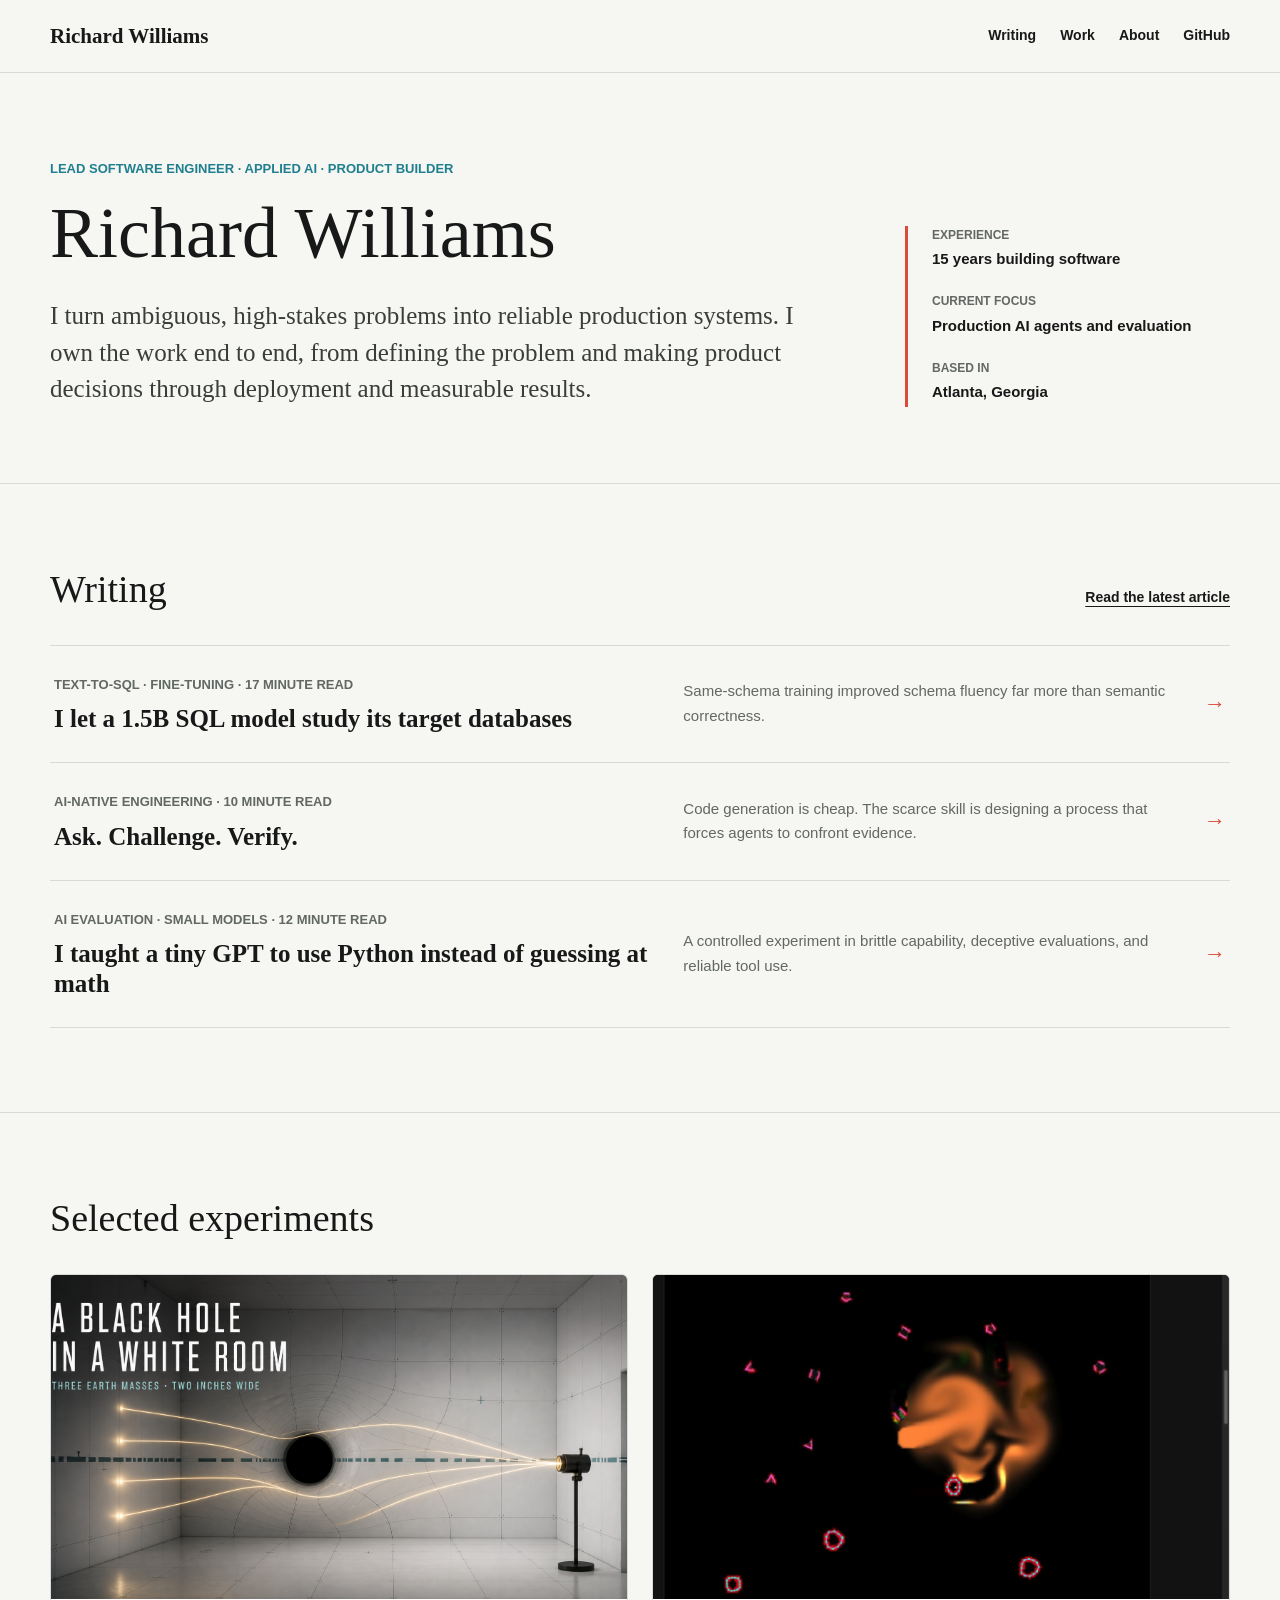
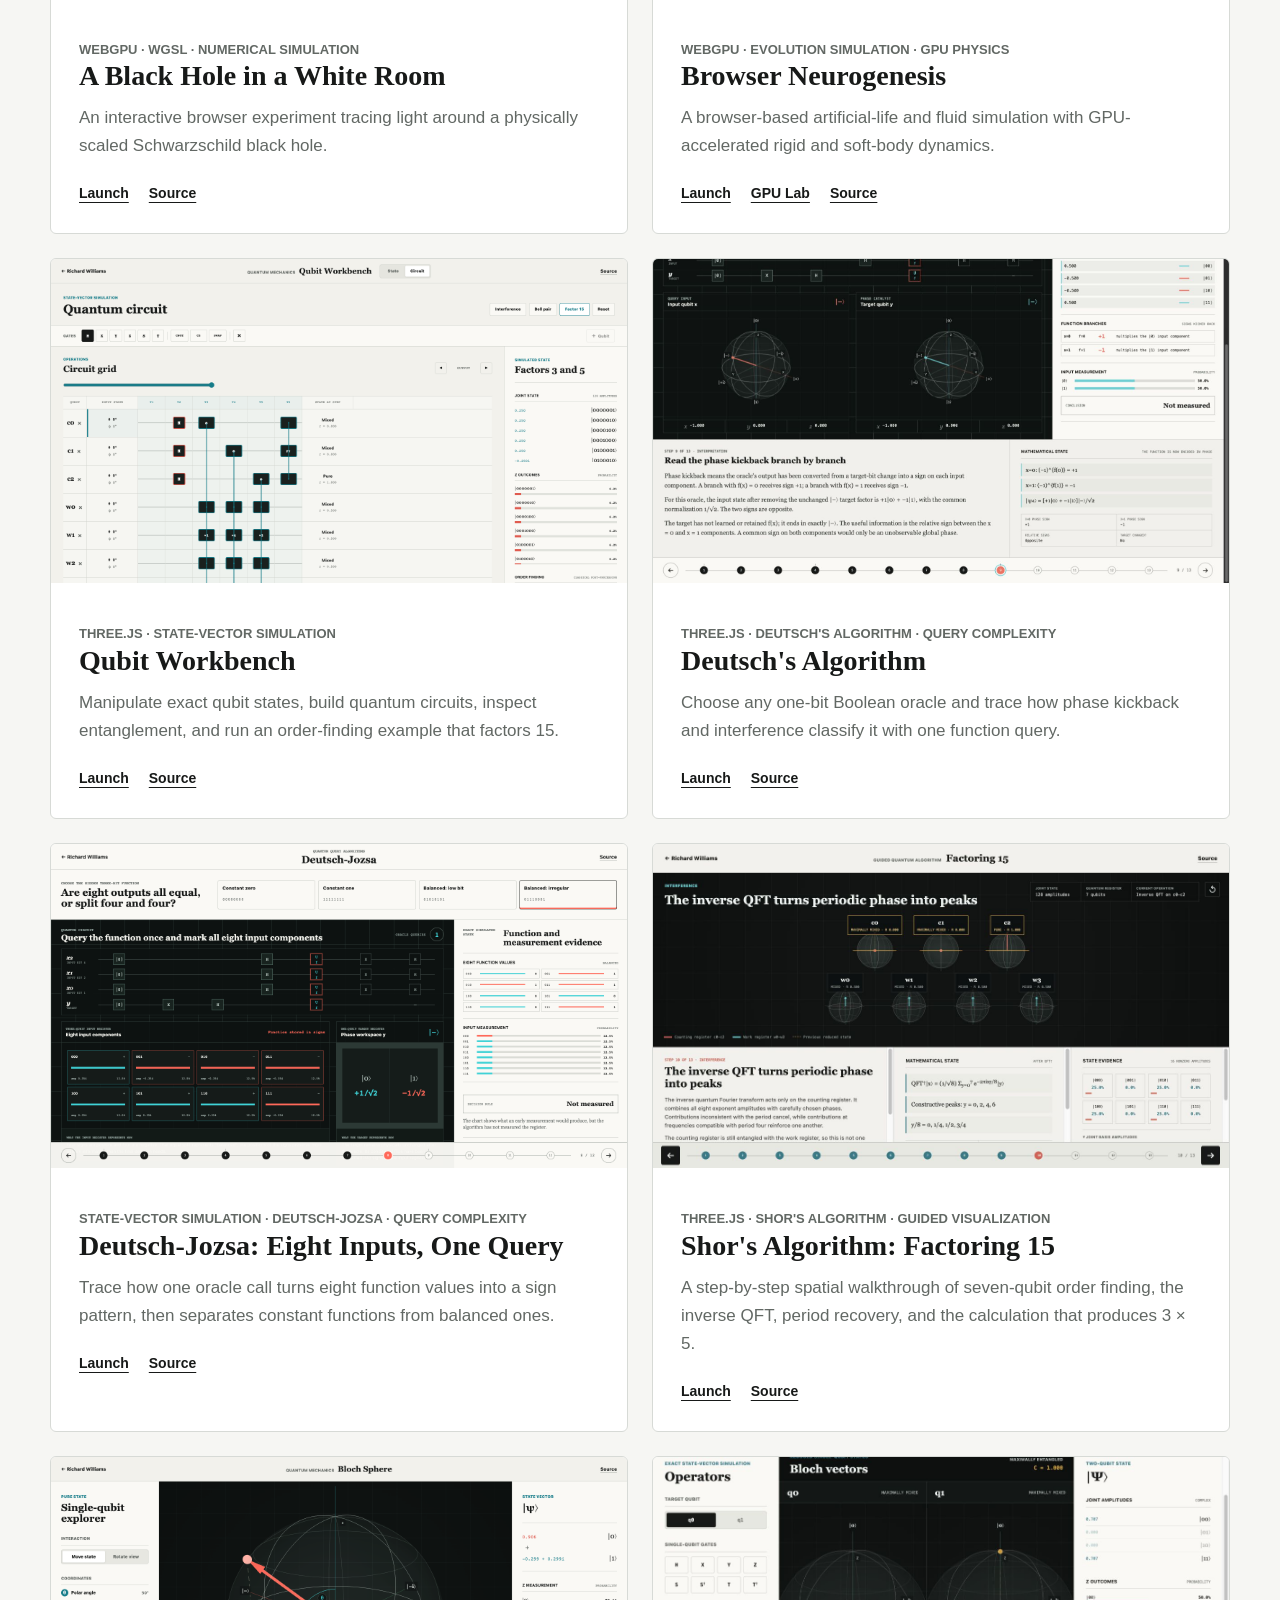
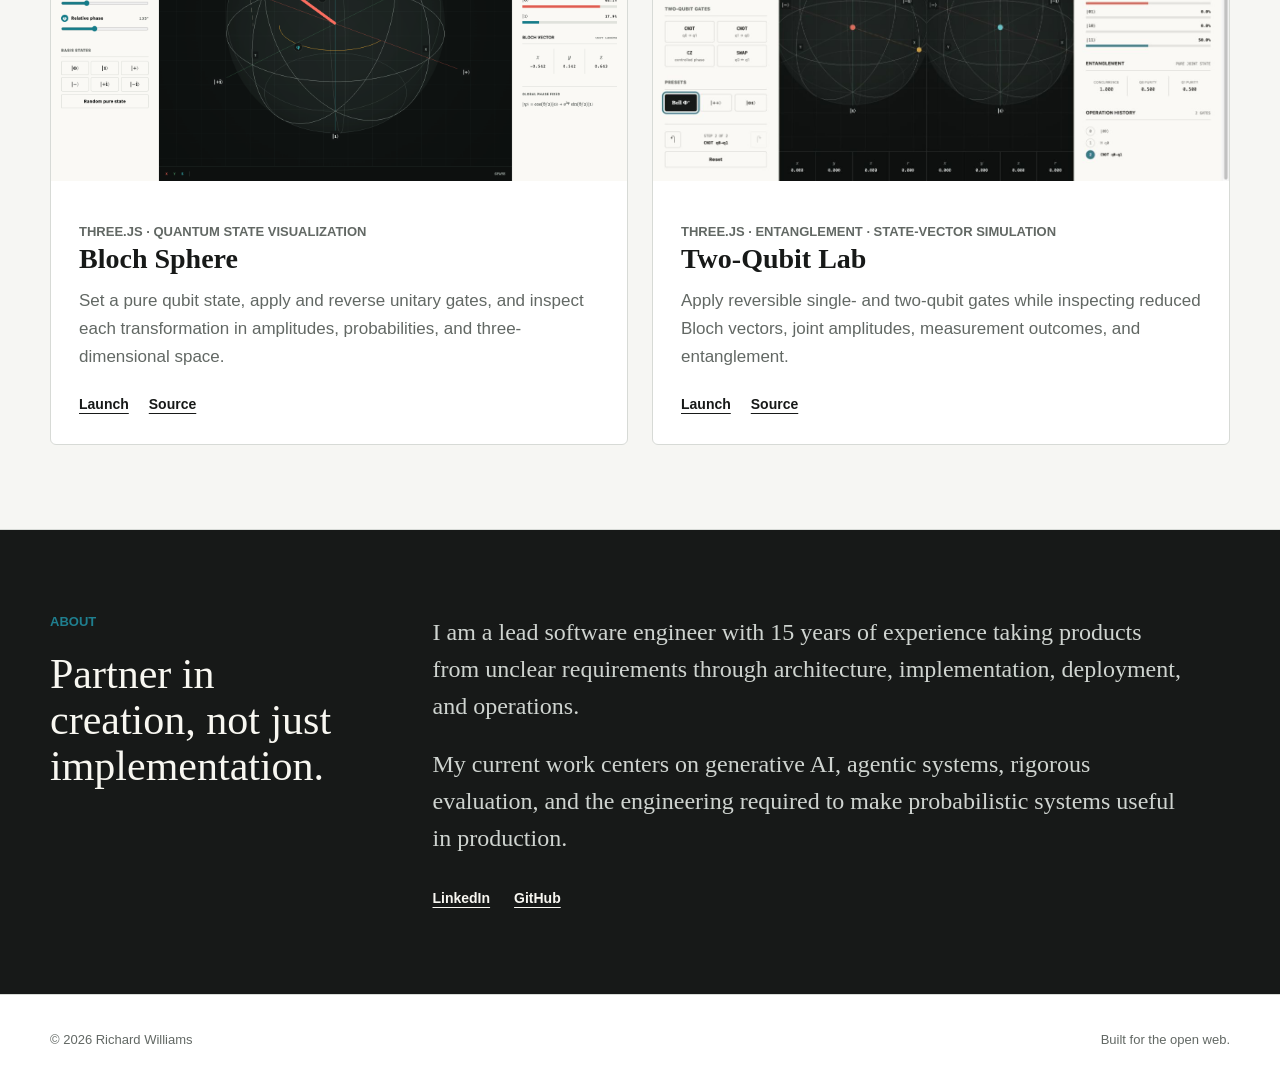
==== index.html @ f967094c "Remove withdrawn Shor scheduling article" ====
<!DOCTYPE html>
<html lang="en">
<head>
  <meta charset="utf-8">
  <meta name="viewport" content="width=device-width, initial-scale=1">
  <title>Richard Williams | Software Engineer and Applied AI Builder</title>
  <meta name="description" content="Richard Williams is a lead software engineer building production AI systems, technical experiments, and reliable software products.">
  <meta name="author" content="Richard Williams">
  <meta property="og:type" content="website">
  <meta property="og:title" content="Richard Williams | Software Engineer and Applied AI Builder">
  <meta property="og:description" content="Production AI systems, technical experiments, and reliable software products.">
  <meta property="og:url" content="https://rwill128.github.io/">
  <meta name="twitter:card" content="summary">
  <meta name="theme-color" content="#f6f6f3">
  <link rel="canonical" href="https://rwill128.github.io/">
  <link rel="icon" href="data:,">
  <link rel="stylesheet" href="/assets/site.css?v=20260824-1">
</head>
<body>
  <a class="skip-link" href="#main">Skip to content</a>

  <header class="site-header">
    <div class="nav-shell">
      <a class="brand" href="/">Richard Williams</a>
      <nav class="site-nav" aria-label="Primary navigation">
        <a href="#writing">Writing</a>
        <a href="#work">Work</a>
        <a class="optional-nav" href="#about">About</a>
        <a href="https://github.com/rwill128" rel="me">GitHub</a>
      </nav>
    </div>
  </header>

  <main id="main">
    <section class="home-hero">
      <div class="shell home-hero-grid">
        <div>
          <p class="eyebrow">Lead software engineer &middot; Applied AI &middot; Product builder</p>
          <h1>Richard Williams</h1>
          <p class="lede">I turn ambiguous, high-stakes problems into reliable production systems. I own the work end to end, from defining the problem and making product decisions through deployment and measurable results.</p>
        </div>
        <dl class="hero-details">
          <dt>Experience</dt>
          <dd>15 years building software</dd>
          <dt>Current focus</dt>
          <dd>Production AI agents and evaluation</dd>
          <dt>Based in</dt>
          <dd>Atlanta, Georgia</dd>
        </dl>
      </div>
    </section>

    <section class="section" id="writing">
      <div class="shell">
        <div class="section-heading">
          <h2>Writing</h2>
          <a href="/writing/text-to-sql-specialist/">Read the latest article</a>
        </div>

        <div class="writing-list">
          <a class="writing-row" href="/writing/text-to-sql-specialist/">
            <div>
              <p class="story-meta">Text-to-SQL &middot; Fine-tuning &middot; 17 minute read</p>
              <h3>I let a 1.5B SQL model study its target databases</h3>
            </div>
            <p>Same-schema training improved schema fluency far more than semantic correctness.</p>
            <span aria-hidden="true">&rarr;</span>
          </a>
          <a class="writing-row" href="/writing/ask-challenge-verify/">
            <div>
              <p class="story-meta">AI-native engineering &middot; 10 minute read</p>
              <h3>Ask. Challenge. Verify.</h3>
            </div>
            <p>Code generation is cheap. The scarce skill is designing a process that forces agents to confront evidence.</p>
            <span aria-hidden="true">&rarr;</span>
          </a>
          <a class="writing-row" href="/writing/nanogpt-arithmetic/">
            <div>
              <p class="story-meta">AI evaluation &middot; Small models &middot; 12 minute read</p>
              <h3>I taught a tiny GPT to use Python instead of guessing at math</h3>
            </div>
            <p>A controlled experiment in brittle capability, deceptive evaluations, and reliable tool use.</p>
            <span aria-hidden="true">&rarr;</span>
          </a>
        </div>
      </div>
    </section>

    <section class="section" id="work">
      <div class="shell">
        <div class="section-heading">
          <h2>Selected experiments</h2>
        </div>

        <div class="project-grid">
          <article class="project-card">
            <a class="project-card-media" href="https://rwill128.github.io/black-hole-room/" aria-label="Open A Black Hole in a White Room">
              <img src="/assets/images/projects/black-hole-room.png" alt="Light rays bending around a small black hole inside a white room" width="2400" height="1260" loading="lazy">
            </a>
            <div class="project-card-copy">
              <p class="story-meta">WebGPU &middot; WGSL &middot; Numerical simulation</p>
              <h3>A Black Hole in a White Room</h3>
              <p>An interactive browser experiment tracing light around a physically scaled Schwarzschild black hole.</p>
              <div class="project-links">
                <a href="https://rwill128.github.io/black-hole-room/">Launch</a>
                <a href="https://github.com/rwill128/black-hole-room">Source</a>
              </div>
            </div>
          </article>

          <article class="project-card">
            <a class="project-card-media" href="https://rwill128.github.io/browser_neurogenesis/full-sim/?mode=default" aria-label="Open the full Browser Neurogenesis simulation">
              <img class="neurogenesis-preview" src="/assets/images/projects/browser-neurogenesis.png" alt="A live WebGPU simulation containing fluid dye and soft-bodied organisms" width="1265" height="712" loading="lazy">
            </a>
            <div class="project-card-copy">
              <p class="story-meta">WebGPU &middot; Evolution simulation &middot; GPU physics</p>
              <h3>Browser Neurogenesis</h3>
              <p>A browser-based artificial-life and fluid simulation with GPU-accelerated rigid and soft-body dynamics.</p>
              <div class="project-links">
                <a href="https://rwill128.github.io/browser_neurogenesis/full-sim/?mode=default">Launch</a>
                <a href="https://rwill128.github.io/browser_neurogenesis/gpu-lab.html">GPU Lab</a>
                <a href="https://github.com/rwill128/browser_neurogenesis">Source</a>
              </div>
            </div>
          </article>

          <article class="project-card">
            <a class="project-card-media" href="/demos/qubit-workbench/" aria-label="Open the interactive Qubit Workbench">
              <img src="/assets/images/projects/qubit-workbench.png" alt="Quantum circuit grid displaying factor-15 order finding and its simulated output" width="1600" height="900" loading="lazy">
            </a>
            <div class="project-card-copy">
              <p class="story-meta">Three.js &middot; State-vector simulation</p>
              <h3>Qubit Workbench</h3>
              <p>Manipulate exact qubit states, build quantum circuits, inspect entanglement, and run an order-finding example that factors 15.</p>
              <div class="project-links">
                <a href="/demos/qubit-workbench/">Launch</a>
                <a href="https://github.com/rwill128/rwill128.github.io/tree/master/demos/qubit-workbench">Source</a>
              </div>
            </div>
          </article>

          <article class="project-card">
            <a class="project-card-media" href="/demos/deutsch-algorithm/" aria-label="Open the guided Deutsch's algorithm walkthrough">
              <img src="/assets/images/projects/deutsch-algorithm.png" alt="Two Bloch spheres and branch phases during Deutsch's one-query algorithm" width="1585" height="892" loading="lazy">
            </a>
            <div class="project-card-copy">
              <p class="story-meta">Three.js &middot; Deutsch's algorithm &middot; Query complexity</p>
              <h3>Deutsch's Algorithm</h3>
              <p>Choose any one-bit Boolean oracle and trace how phase kickback and interference classify it with one function query.</p>
              <div class="project-links">
                <a href="/demos/deutsch-algorithm/">Launch</a>
                <a href="https://github.com/rwill128/rwill128.github.io/tree/master/demos/deutsch-algorithm">Source</a>
              </div>
            </div>
          </article>

          <article class="project-card">
            <a class="project-card-media" href="/demos/deutsch-jozsa/" aria-label="Open the guided Deutsch-Jozsa algorithm walkthrough">
              <img src="/assets/images/projects/deutsch-jozsa.png" alt="Eight signed input components in a three-input Deutsch-Jozsa simulation" width="1600" height="900" loading="lazy">
            </a>
            <div class="project-card-copy">
              <p class="story-meta">State-vector simulation &middot; Deutsch-Jozsa &middot; Query complexity</p>
              <h3>Deutsch-Jozsa: Eight Inputs, One Query</h3>
              <p>Trace how one oracle call turns eight function values into a sign pattern, then separates constant functions from balanced ones.</p>
              <div class="project-links">
                <a href="/demos/deutsch-jozsa/">Launch</a>
                <a href="https://github.com/rwill128/rwill128.github.io/tree/master/demos/deutsch-jozsa">Source</a>
              </div>
            </div>
          </article>

          <article class="project-card">
            <a class="project-card-media" href="/demos/shor-15-tour/" aria-label="Open the guided Shor's algorithm tour">
              <img src="/assets/images/projects/shor-15-tour.png" alt="Seven spatial qubit visualizations during Shor's algorithm for factoring 15" width="1600" height="900" loading="lazy">
            </a>
            <div class="project-card-copy">
              <p class="story-meta">Three.js &middot; Shor's algorithm &middot; Guided visualization</p>
              <h3>Shor's Algorithm: Factoring 15</h3>
              <p>A step-by-step spatial walkthrough of seven-qubit order finding, the inverse QFT, period recovery, and the calculation that produces 3 &times; 5.</p>
              <div class="project-links">
                <a href="/demos/shor-15-tour/">Launch</a>
                <a href="https://github.com/rwill128/rwill128.github.io/tree/master/demos/shor-15-tour">Source</a>
              </div>
            </div>
          </article>

          <article class="project-card">
            <a class="project-card-media" href="/demos/bloch-sphere/" aria-label="Open the interactive Bloch Sphere">
              <img src="/assets/images/projects/bloch-sphere.png" alt="Interactive Bloch sphere with a qubit state arrow, angle controls, and probability readouts" width="1600" height="900" loading="lazy">
            </a>
            <div class="project-card-copy">
              <p class="story-meta">Three.js &middot; Quantum state visualization</p>
              <h3>Bloch Sphere</h3>
              <p>Set a pure qubit state, apply and reverse unitary gates, and inspect each transformation in amplitudes, probabilities, and three-dimensional space.</p>
              <div class="project-links">
                <a href="/demos/bloch-sphere/">Launch</a>
                <a href="https://github.com/rwill128/rwill128.github.io/tree/master/demos/bloch-sphere">Source</a>
              </div>
            </div>
          </article>

          <article class="project-card">
            <a class="project-card-media" href="/demos/two-qubit-lab/" aria-label="Open the interactive Two-Qubit Lab">
              <img src="/assets/images/projects/two-qubit-lab.png" alt="Two reduced Bloch spheres beside the joint amplitudes and correlated measurement outcomes of a Bell state" width="1265" height="712" loading="lazy">
            </a>
            <div class="project-card-copy">
              <p class="story-meta">Three.js &middot; Entanglement &middot; State-vector simulation</p>
              <h3>Two-Qubit Lab</h3>
              <p>Apply reversible single- and two-qubit gates while inspecting reduced Bloch vectors, joint amplitudes, measurement outcomes, and entanglement.</p>
              <div class="project-links">
                <a href="/demos/two-qubit-lab/">Launch</a>
                <a href="https://github.com/rwill128/rwill128.github.io/tree/master/demos/two-qubit-lab">Source</a>
              </div>
            </div>
          </article>
        </div>
      </div>
    </section>

    <section class="section about-band" id="about">
      <div class="shell about-grid">
        <div>
          <p class="eyebrow">About</p>
          <h2>Partner in creation, not just implementation.</h2>
        </div>
        <div class="about-copy">
          <p>I am a lead software engineer with 15 years of experience taking products from unclear requirements through architecture, implementation, deployment, and operations.</p>
          <p>My current work centers on generative AI, agentic systems, rigorous evaluation, and the engineering required to make probabilistic systems useful in production.</p>
          <div class="about-links">
            <a href="https://www.linkedin.com/in/richard-williams-2a55aa34/" rel="me">LinkedIn</a>
            <a href="https://github.com/rwill128" rel="me">GitHub</a>
          </div>
        </div>
      </div>
    </section>
  </main>

  <footer class="site-footer">
    <div class="shell footer-grid">
      <span>&copy; 2026 Richard Williams</span>
      <span>Built for the open web.</span>
    </div>
  </footer>
</body>
</html>
---- assets/site.css ----
:root {
  --paper: #f6f6f3;
  --white: #ffffff;
  --ink: #171918;
  --muted: #626864;
  --line: #d7dad6;
  --soft: #e9ece8;
  --cyan: #1f7f8f;
  --red: #d94b3d;
  --green: #3f7f54;
  --yellow: #b87812;
  --display: Georgia, "Times New Roman", serif;
  --sans: Inter, ui-sans-serif, -apple-system, BlinkMacSystemFont, "Segoe UI", sans-serif;
  --mono: "SFMono-Regular", Consolas, "Liberation Mono", monospace;
  color-scheme: light;
}

* {
  box-sizing: border-box;
}

html {
  scroll-behavior: smooth;
}

body {
  margin: 0;
  color: var(--ink);
  background: var(--paper);
  font-family: var(--sans);
  font-size: 17px;
  line-height: 1.65;
  text-rendering: optimizeLegibility;
}

img {
  display: block;
  height: auto;
  max-width: 100%;
}

a {
  color: inherit;
  text-decoration-thickness: 1px;
  text-underline-offset: 4px;
}

a:hover {
  color: var(--red);
}

:focus-visible {
  outline: 3px solid var(--cyan);
  outline-offset: 4px;
}

.skip-link {
  position: fixed;
  top: 12px;
  left: 12px;
  z-index: 100;
  transform: translateY(-160%);
  padding: 10px 14px;
  border: 1px solid var(--ink);
  background: var(--white);
}

.skip-link:focus {
  transform: translateY(0);
}

.site-header {
  position: relative;
  z-index: 20;
  border-bottom: 1px solid var(--line);
  background: rgba(246, 246, 243, 0.96);
}

.nav-shell,
.shell,
.wide-shell {
  width: min(100% - 48px, 1180px);
  margin-inline: auto;
}

.nav-shell {
  display: flex;
  min-height: 72px;
  align-items: center;
  justify-content: space-between;
  gap: 32px;
}

.brand {
  font-family: var(--display);
  font-size: 21px;
  font-weight: 700;
  text-decoration: none;
}

.site-nav {
  display: flex;
  align-items: center;
  gap: 24px;
  font-size: 14px;
  font-weight: 700;
}

.site-nav a {
  text-decoration: none;
}

.site-nav a[aria-current="page"] {
  color: var(--red);
}

.eyebrow {
  margin: 0 0 20px;
  color: var(--cyan);
  font-size: 13px;
  font-weight: 800;
  line-height: 1.3;
  text-transform: uppercase;
}

.home-hero {
  padding: 88px 0 76px;
  border-bottom: 1px solid var(--line);
}

.home-hero-grid {
  display: grid;
  grid-template-columns: minmax(0, 1.55fr) minmax(260px, 0.65fr);
  gap: 80px;
  align-items: end;
}

.home-hero h1 {
  max-width: 760px;
  margin: 0;
  font-family: var(--display);
  font-size: 72px;
  font-weight: 500;
  line-height: 0.98;
}

.home-hero .lede {
  max-width: 760px;
  margin: 30px 0 0;
  color: #393e3b;
  font-family: var(--display);
  font-size: 25px;
  line-height: 1.45;
}

.hero-details {
  margin: 0;
  padding: 0 0 2px 24px;
  border-left: 3px solid var(--red);
}

.hero-details dt {
  margin-top: 20px;
  color: var(--muted);
  font-size: 12px;
  font-weight: 800;
  text-transform: uppercase;
}

.hero-details dt:first-child {
  margin-top: 0;
}

.hero-details dd {
  margin: 2px 0 0;
  font-size: 15px;
  font-weight: 700;
}

.section {
  padding: 84px 0;
  border-bottom: 1px solid var(--line);
}

.section-heading {
  display: flex;
  align-items: baseline;
  justify-content: space-between;
  gap: 24px;
  margin-bottom: 34px;
}

.section-heading h2 {
  margin: 0;
  font-family: var(--display);
  font-size: 38px;
  font-weight: 500;
  line-height: 1.12;
}

.section-heading a {
  font-size: 14px;
  font-weight: 800;
}

.feature-story {
  display: grid;
  grid-template-columns: minmax(0, 1.25fr) minmax(330px, 0.75fr);
  overflow: hidden;
  border: 1px solid var(--line);
  border-radius: 6px;
  background: var(--white);
}

.feature-story-media {
  min-height: 480px;
  background: #0d1116;
}

.feature-story-media-light {
  background: #ecece7;
}

.feature-story-media img {
  width: 100%;
  height: 100%;
  object-fit: cover;
  object-position: 57% center;
}

.feature-story-media img.text-sql-preview {
  object-fit: contain;
  object-position: center;
}

.feature-story-copy {
  display: flex;
  flex-direction: column;
  justify-content: center;
  padding: 48px;
}

.story-meta {
  margin: 0 0 18px;
  color: var(--muted);
  font-size: 13px;
  font-weight: 800;
  text-transform: uppercase;
}

.feature-story h3 {
  margin: 0;
  font-family: var(--display);
  font-size: 42px;
  font-weight: 500;
  line-height: 1.08;
}

.feature-story p {
  margin: 24px 0 0;
  color: #4a504c;
  font-size: 17px;
}

.text-link {
  display: inline-block;
  margin-top: 28px;
  color: var(--red);
  font-size: 14px;
  font-weight: 800;
}

.writing-list {
  margin-top: 22px;
  border-top: 1px solid var(--line);
}

.writing-row {
  display: grid;
  grid-template-columns: minmax(280px, 1.1fr) minmax(260px, 0.9fr) auto;
  gap: 32px;
  align-items: center;
  padding: 28px 4px;
  border-bottom: 1px solid var(--line);
  text-decoration: none;
}

.writing-row .story-meta {
  margin-bottom: 9px;
}

.writing-row h3 {
  margin: 0;
  font-family: var(--display);
  font-size: 25px;
  font-weight: 600;
  line-height: 1.2;
}

.writing-row > p {
  margin: 0;
  color: var(--muted);
  font-size: 15px;
}

.writing-row > span {
  color: var(--red);
  font-size: 22px;
}

.project-grid {
  display: grid;
  grid-template-columns: repeat(2, minmax(0, 1fr));
  gap: 24px;
}

.project-card {
  overflow: hidden;
  border: 1px solid var(--line);
  border-radius: 6px;
  background: var(--white);
}

.project-card-media {
  display: block;
  aspect-ratio: 16 / 9;
  overflow: hidden;
  background: #0a0d10;
}

.project-card-media img {
  width: 100%;
  height: 100%;
  object-fit: cover;
}

.project-card-media img.neurogenesis-preview {
  object-position: left center;
}

.project-card-copy {
  padding: 28px;
}

.project-card h3 {
  margin: 0;
  font-family: var(--display);
  font-size: 28px;
  font-weight: 600;
  line-height: 1.15;
}

.project-card p {
  margin: 12px 0 0;
  color: var(--muted);
}

.project-links {
  display: flex;
  gap: 20px;
  margin-top: 22px;
  font-size: 14px;
  font-weight: 800;
}

.about-band {
  color: #f8f7f1;
  background: #171918;
}

.about-grid {
  display: grid;
  grid-template-columns: minmax(230px, 0.55fr) minmax(0, 1.45fr);
  gap: 80px;
  align-items: start;
}

.about-band h2 {
  margin: 0;
  font-family: var(--display);
  font-size: 42px;
  font-weight: 500;
  line-height: 1.1;
}

.about-copy {
  max-width: 760px;
}

.about-copy p {
  margin: 0 0 20px;
  color: #cfd4d0;
  font-family: var(--display);
  font-size: 24px;
  line-height: 1.55;
}

.about-copy p:last-child {
  margin-bottom: 0;
}

.about-links {
  display: flex;
  gap: 24px;
  margin-top: 30px;
  font-size: 14px;
  font-weight: 800;
}

.about-links a:hover {
  color: #6bd5df;
}

.site-footer {
  padding: 34px 0;
  color: var(--muted);
  background: var(--white);
  font-size: 13px;
}

.footer-grid {
  display: flex;
  justify-content: space-between;
  gap: 24px;
}

/* Article */

.article-header {
  padding: 76px 0 56px;
}

.article-heading {
  max-width: 960px;
  margin-inline: auto;
}

.article-kicker {
  display: flex;
  flex-wrap: wrap;
  gap: 12px 18px;
  align-items: center;
  margin-bottom: 24px;
  color: var(--muted);
  font-size: 13px;
  font-weight: 800;
  text-transform: uppercase;
}

.article-header h1 {
  margin: 0;
  font-family: var(--display);
  font-size: 68px;
  font-weight: 500;
  line-height: 1.02;
}

.article-deck {
  max-width: 850px;
  margin: 28px 0 0;
  color: #4a504c;
  font-family: var(--display);
  font-size: 27px;
  line-height: 1.45;
}

.article-byline {
  display: flex;
  flex-wrap: wrap;
  gap: 12px 18px;
  margin-top: 32px;
  color: var(--muted);
  font-size: 14px;
}

.article-hero {
  width: min(100% - 32px, 1320px);
  margin: 0 auto;
  overflow: hidden;
  border: 1px solid #242a30;
  border-radius: 6px;
  background: #0d1116;
}

.article-hero img {
  width: 100%;
}

.article-hero.editorial-hero {
  border-color: var(--line);
  background: #ecece7;
}

.principle-band {
  margin-top: 54px;
  border-top: 1px solid var(--line);
  border-bottom: 1px solid var(--line);
  background: var(--white);
}

.principle-grid {
  display: grid;
  grid-template-columns: repeat(3, minmax(0, 1fr));
}

.principle {
  min-height: 168px;
  padding: 30px;
  border-right: 1px solid var(--line);
}

.principle:last-child {
  border-right: 0;
}

.principle strong {
  display: block;
  color: var(--red);
  font-family: var(--display);
  font-size: 34px;
  font-weight: 600;
  line-height: 1;
}

.principle span {
  display: block;
  margin-top: 14px;
  color: var(--muted);
  font-size: 14px;
  font-weight: 650;
  line-height: 1.45;
}

.metric-band {
  margin-top: 54px;
  border-top: 1px solid var(--line);
  border-bottom: 1px solid var(--line);
  background: var(--white);
}

.metric-grid {
  display: grid;
  grid-template-columns: repeat(4, minmax(0, 1fr));
}

.metric {
  min-height: 150px;
  padding: 30px;
  border-right: 1px solid var(--line);
}

.metric:last-child {
  border-right: 0;
}

.metric strong {
  display: block;
  font-family: var(--display);
  font-size: 34px;
  font-weight: 600;
  line-height: 1;
}

.metric span {
  display: block;
  margin-top: 12px;
  color: var(--muted);
  font-size: 13px;
  font-weight: 700;
  line-height: 1.35;
}

.article-layout {
  display: grid;
  grid-template-columns: minmax(0, 760px) 220px;
  gap: 80px;
  align-items: start;
  justify-content: center;
  padding: 76px 0 96px;
}

.article-body {
  min-width: 0;
}

.article-body > p:first-child {
  margin-top: 0;
  color: #303532;
  font-family: var(--display);
  font-size: 25px;
  line-height: 1.55;
}

.article-body > .result-box + p {
  color: #303532;
  font-family: var(--display);
  font-size: 25px;
  line-height: 1.55;
}

.article-body h2 {
  margin: 72px 0 22px;
  font-family: var(--display);
  font-size: 39px;
  font-weight: 600;
  line-height: 1.12;
}

.article-body h3 {
  margin: 40px 0 14px;
  font-size: 19px;
  line-height: 1.3;
}

.article-body p,
.article-body li {
  color: #363b38;
}

.article-body p {
  margin: 0 0 24px;
}

.article-body ul,
.article-body ol {
  margin: 0 0 28px;
  padding-left: 24px;
}

.article-body li {
  margin-bottom: 10px;
}

.article-body code {
  padding: 2px 5px;
  border: 1px solid var(--line);
  border-radius: 3px;
  color: #1d4c55;
  background: var(--white);
  font-family: var(--mono);
  font-size: 0.88em;
}

.article-body pre {
  overflow-x: auto;
  margin: 30px 0;
  padding: 24px;
  border-radius: 4px;
  color: #eaf2ed;
  background: #181c1a;
  font-family: var(--mono);
  font-size: 14px;
  line-height: 1.7;
}

.article-body pre code {
  padding: 0;
  border: 0;
  color: inherit;
  background: transparent;
}

.article-body table {
  display: block;
  width: 100%;
  overflow-x: auto;
  margin: 34px 0;
  border-spacing: 0;
  border-collapse: collapse;
  background: var(--white);
  font-size: 14px;
  font-variant-numeric: tabular-nums;
  line-height: 1.45;
}

.article-body thead {
  color: var(--ink);
  background: var(--soft);
}

.article-body th,
.article-body td {
  min-width: 94px;
  padding: 12px 14px;
  border: 1px solid var(--line);
  text-align: left;
  vertical-align: top;
}

.article-body th:first-child,
.article-body td:first-child {
  min-width: 150px;
}

.article-body th {
  font-size: 12px;
  font-weight: 800;
  text-transform: uppercase;
}

.article-body th[align="right"],
.article-body td[align="right"] {
  text-align: right;
}

.article-body blockquote {
  margin: 30px 0;
  padding: 8px 0 8px 24px;
  border-left: 3px solid var(--cyan);
  color: var(--ink);
  font-family: var(--display);
  font-size: 21px;
  line-height: 1.45;
}

.article-body blockquote p {
  margin: 0;
  color: inherit;
}

.article-figure {
  margin: 42px 0;
}

.article-figure img {
  width: 100%;
  border: 1px solid #2a3036;
  border-radius: 5px;
  background: #0d1116;
}

.article-figure figcaption {
  margin-top: 12px;
  color: var(--muted);
  font-size: 13px;
  line-height: 1.5;
}

.pullquote {
  margin: 44px 0;
  padding: 8px 0 8px 26px;
  border-left: 4px solid var(--red);
  color: var(--ink);
  font-family: var(--display);
  font-size: 28px;
  line-height: 1.4;
}

.result-box {
  margin: 38px 0;
  padding: 28px;
  border: 1px solid var(--line);
  border-radius: 5px;
  background: var(--white);
}

.result-box h3 {
  margin-top: 0;
}

.result-box p:last-child,
.result-box ul:last-child {
  margin-bottom: 0;
}

.article-aside {
  position: sticky;
  top: 32px;
  padding-top: 8px;
}

.article-aside p {
  margin: 0 0 12px;
  color: var(--muted);
  font-size: 12px;
  font-weight: 800;
  text-transform: uppercase;
}

.article-aside ol {
  margin: 0;
  padding: 0;
  list-style: none;
}

.article-aside li {
  margin-bottom: 10px;
  font-size: 13px;
  line-height: 1.35;
}

.article-aside a {
  color: #525854;
  text-decoration: none;
}

.article-aside a:hover {
  color: var(--red);
}

.article-end {
  margin-top: 72px;
  padding-top: 34px;
  border-top: 1px solid var(--line);
}

.article-end h2 {
  margin-top: 0;
}

@media (max-width: 960px) {
  .home-hero-grid,
  .about-grid {
    grid-template-columns: 1fr;
    gap: 48px;
  }

  .home-hero h1 {
    font-size: 58px;
  }

  .feature-story {
    grid-template-columns: 1fr;
  }

  .feature-story-media {
    min-height: 0;
    aspect-ratio: 16 / 9;
  }

  .feature-story-copy {
    padding: 38px;
  }

  .feature-story h3 {
    font-size: 36px;
  }

  .writing-row {
    grid-template-columns: 1fr auto;
  }

  .writing-row > p {
    grid-column: 1;
  }

  .writing-row > span {
    grid-column: 2;
    grid-row: 1 / span 2;
  }

  .article-header h1 {
    font-size: 54px;
  }

  .article-layout {
    grid-template-columns: minmax(0, 760px);
  }

  .article-aside {
    display: none;
  }

  .metric-grid {
    grid-template-columns: repeat(2, minmax(0, 1fr));
  }

  .principle {
    min-height: 150px;
  }

  .metric {
    border-bottom: 1px solid var(--line);
  }

  .metric:nth-child(2) {
    border-right: 0;
  }

  .metric:nth-child(3),
  .metric:nth-child(4) {
    border-bottom: 0;
  }
}

@media (max-width: 1100px) {
  .project-grid {
    grid-template-columns: repeat(2, minmax(0, 1fr));
  }
}

@media (max-width: 720px) {
  body {
    font-size: 16px;
  }

  .nav-shell,
  .shell,
  .wide-shell {
    width: min(100% - 32px, 1180px);
  }

  .nav-shell {
    min-height: 64px;
    gap: 18px;
  }

  .site-nav {
    gap: 14px;
    font-size: 12px;
  }

  .site-nav .optional-nav {
    display: none;
  }

  .home-hero {
    padding: 64px 0 56px;
  }

  .home-hero h1 {
    font-size: 46px;
  }

  .home-hero .lede {
    font-size: 21px;
  }

  .section {
    padding: 64px 0;
  }

  .section-heading {
    align-items: flex-start;
    flex-direction: column;
    margin-bottom: 26px;
  }

  .section-heading h2 {
    font-size: 33px;
  }

  .feature-story-copy {
    padding: 28px 24px 32px;
  }

  .feature-story h3 {
    font-size: 32px;
  }

  .project-grid {
    grid-template-columns: 1fr;
  }

  .writing-row {
    grid-template-columns: 1fr auto;
    gap: 16px;
  }

  .writing-row > p {
    display: none;
  }

  .writing-row > span {
    grid-row: 1;
  }

  .about-band h2 {
    font-size: 36px;
  }

  .about-copy p {
    font-size: 21px;
  }

  .footer-grid {
    flex-direction: column;
  }

  .article-header {
    padding: 54px 0 40px;
  }

  .article-header h1 {
    font-size: 42px;
  }

  .article-deck {
    font-size: 22px;
  }

  .article-hero {
    width: 100%;
    border-right: 0;
    border-left: 0;
    border-radius: 0;
  }

  .metric-grid {
    grid-template-columns: repeat(2, minmax(0, 1fr));
  }

  .metric {
    min-height: 128px;
    padding: 24px 20px;
    border-bottom: 1px solid var(--line);
  }

  .metric:nth-child(2) {
    border-right: 0;
  }

  .metric:nth-child(3),
  .metric:nth-child(4) {
    border-bottom: 0;
  }

  .metric strong {
    font-size: 29px;
  }

  .principle-grid {
    grid-template-columns: 1fr;
  }

  .principle {
    min-height: 0;
    border-right: 0;
    border-bottom: 1px solid var(--line);
  }

  .principle:last-child {
    border-bottom: 0;
  }

  .article-layout {
    padding: 56px 0 72px;
  }

  .article-body > p:first-child {
    font-size: 21px;
  }

  .article-body > .result-box + p {
    font-size: 21px;
  }

  .article-body h2 {
    margin-top: 58px;
    font-size: 33px;
  }

  .pullquote {
    font-size: 24px;
  }
}

@media (max-width: 430px) {
  .brand {
    font-size: 18px;
  }

  .site-nav {
    gap: 11px;
  }

  .home-hero h1 {
    font-size: 39px;
  }

  .article-header h1 {
    font-size: 36px;
  }

  .metric strong {
    font-size: 22px;
  }
}

@media (prefers-reduced-motion: reduce) {
  html {
    scroll-behavior: auto;
  }
}
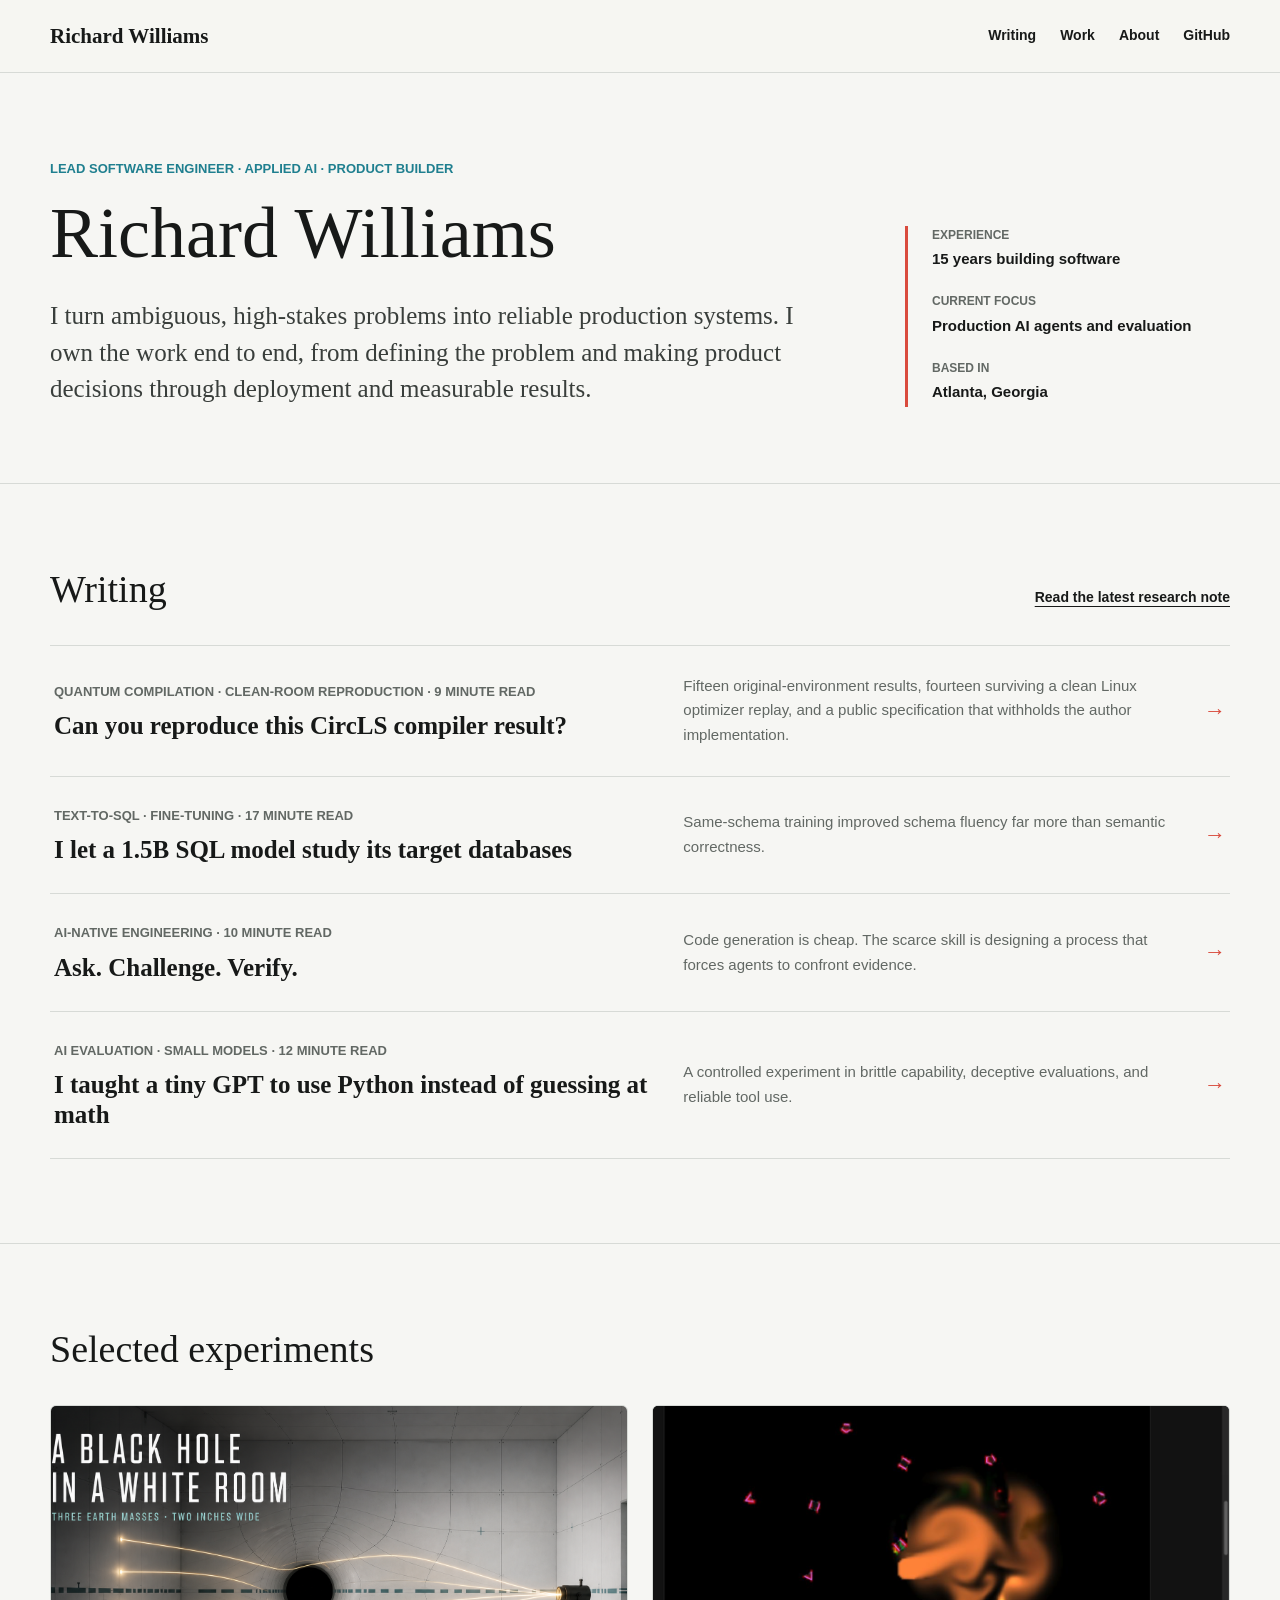
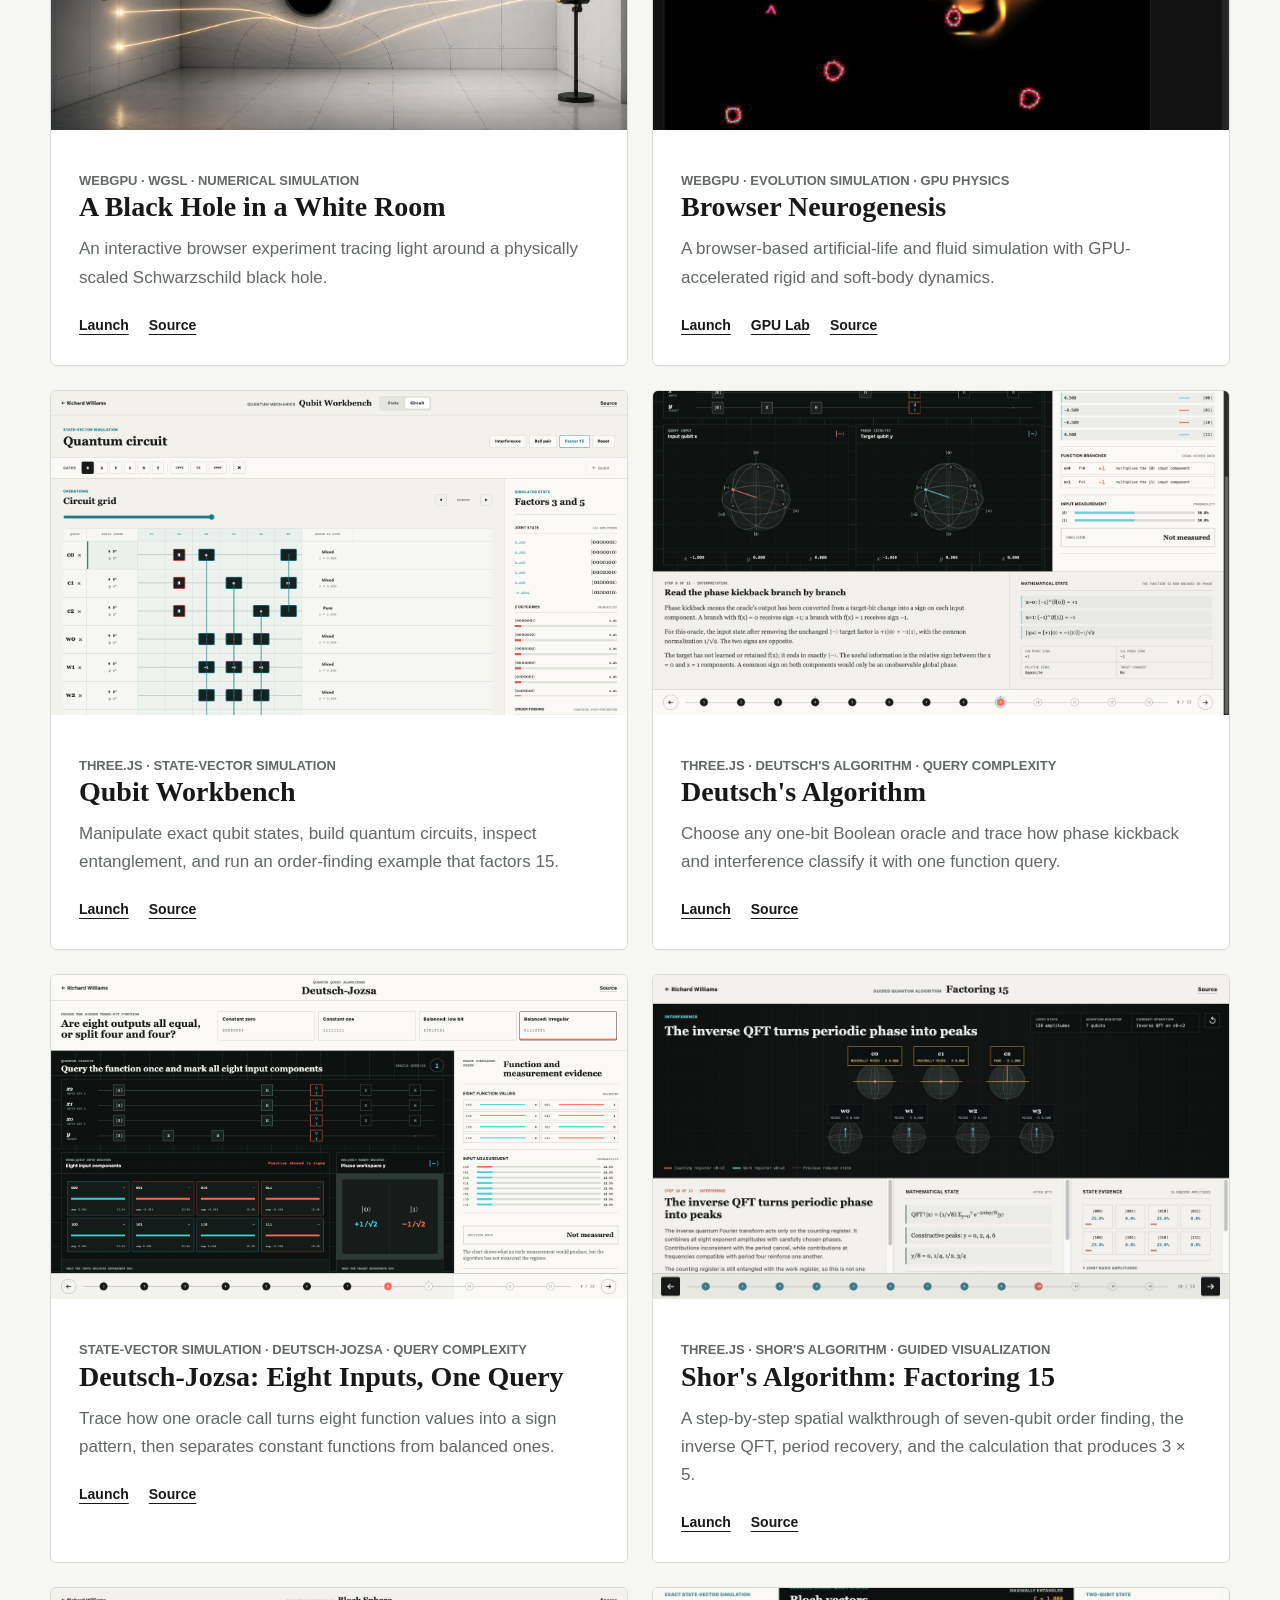
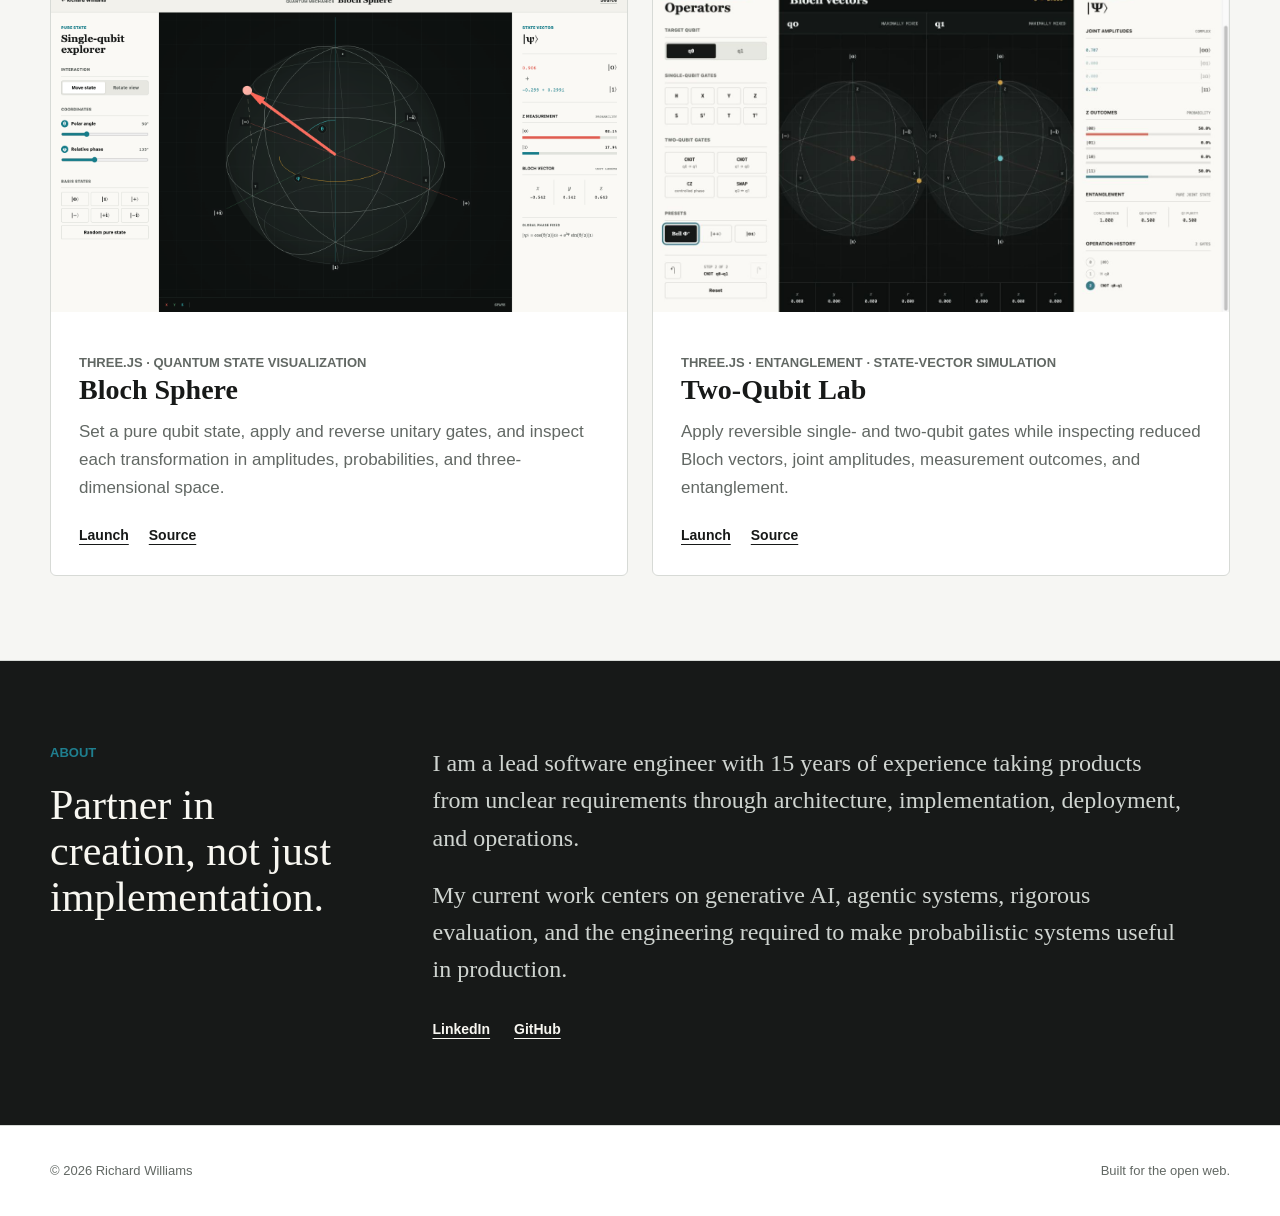
==== commit 6c90c23b: "Publish CircLS clean-room reproduction specification" ====
--- a/index.html
+++ b/index.html
@@ -54,10 +54,18 @@
       <div class="shell">
         <div class="section-heading">
           <h2>Writing</h2>
-          <a href="/writing/text-to-sql-specialist/">Read the latest article</a>
+          <a href="/writing/circls-orientation-clean-room/">Read the latest research note</a>
         </div>
 
         <div class="writing-list">
+          <a class="writing-row" href="/writing/circls-orientation-clean-room/">
+            <div>
+              <p class="story-meta">Quantum compilation &middot; Clean-room reproduction &middot; 9 minute read</p>
+              <h3>Can you reproduce this CircLS compiler result?</h3>
+            </div>
+            <p>Fifteen original-environment results, fourteen surviving a clean Linux optimizer replay, and a public specification that withholds the author implementation.</p>
+            <span aria-hidden="true">&rarr;</span>
+          </a>
           <a class="writing-row" href="/writing/text-to-sql-specialist/">
             <div>
               <p class="story-meta">Text-to-SQL &middot; Fine-tuning &middot; 17 minute read</p>
--- a/assets/site.css
+++ b/assets/site.css
@@ -758,6 +758,35 @@
   margin-top: 0;
 }
 
+.artifact-actions {
+  display: flex;
+  flex-wrap: wrap;
+  gap: 12px 22px;
+  align-items: center;
+}
+
+.artifact-link {
+  display: inline-block;
+  padding: 10px 15px;
+  border: 1px solid var(--ink);
+  border-radius: 4px;
+  background: var(--ink);
+  color: var(--white);
+  font-size: 14px;
+  font-weight: 800;
+  text-decoration: none;
+}
+
+.artifact-link:hover {
+  color: var(--white);
+  background: var(--red);
+}
+
+.artifact-hash {
+  overflow-wrap: anywhere;
+  font-size: 13px;
+}
+
 .result-box p:last-child,
 .result-box ul:last-child {
   margin-bottom: 0;
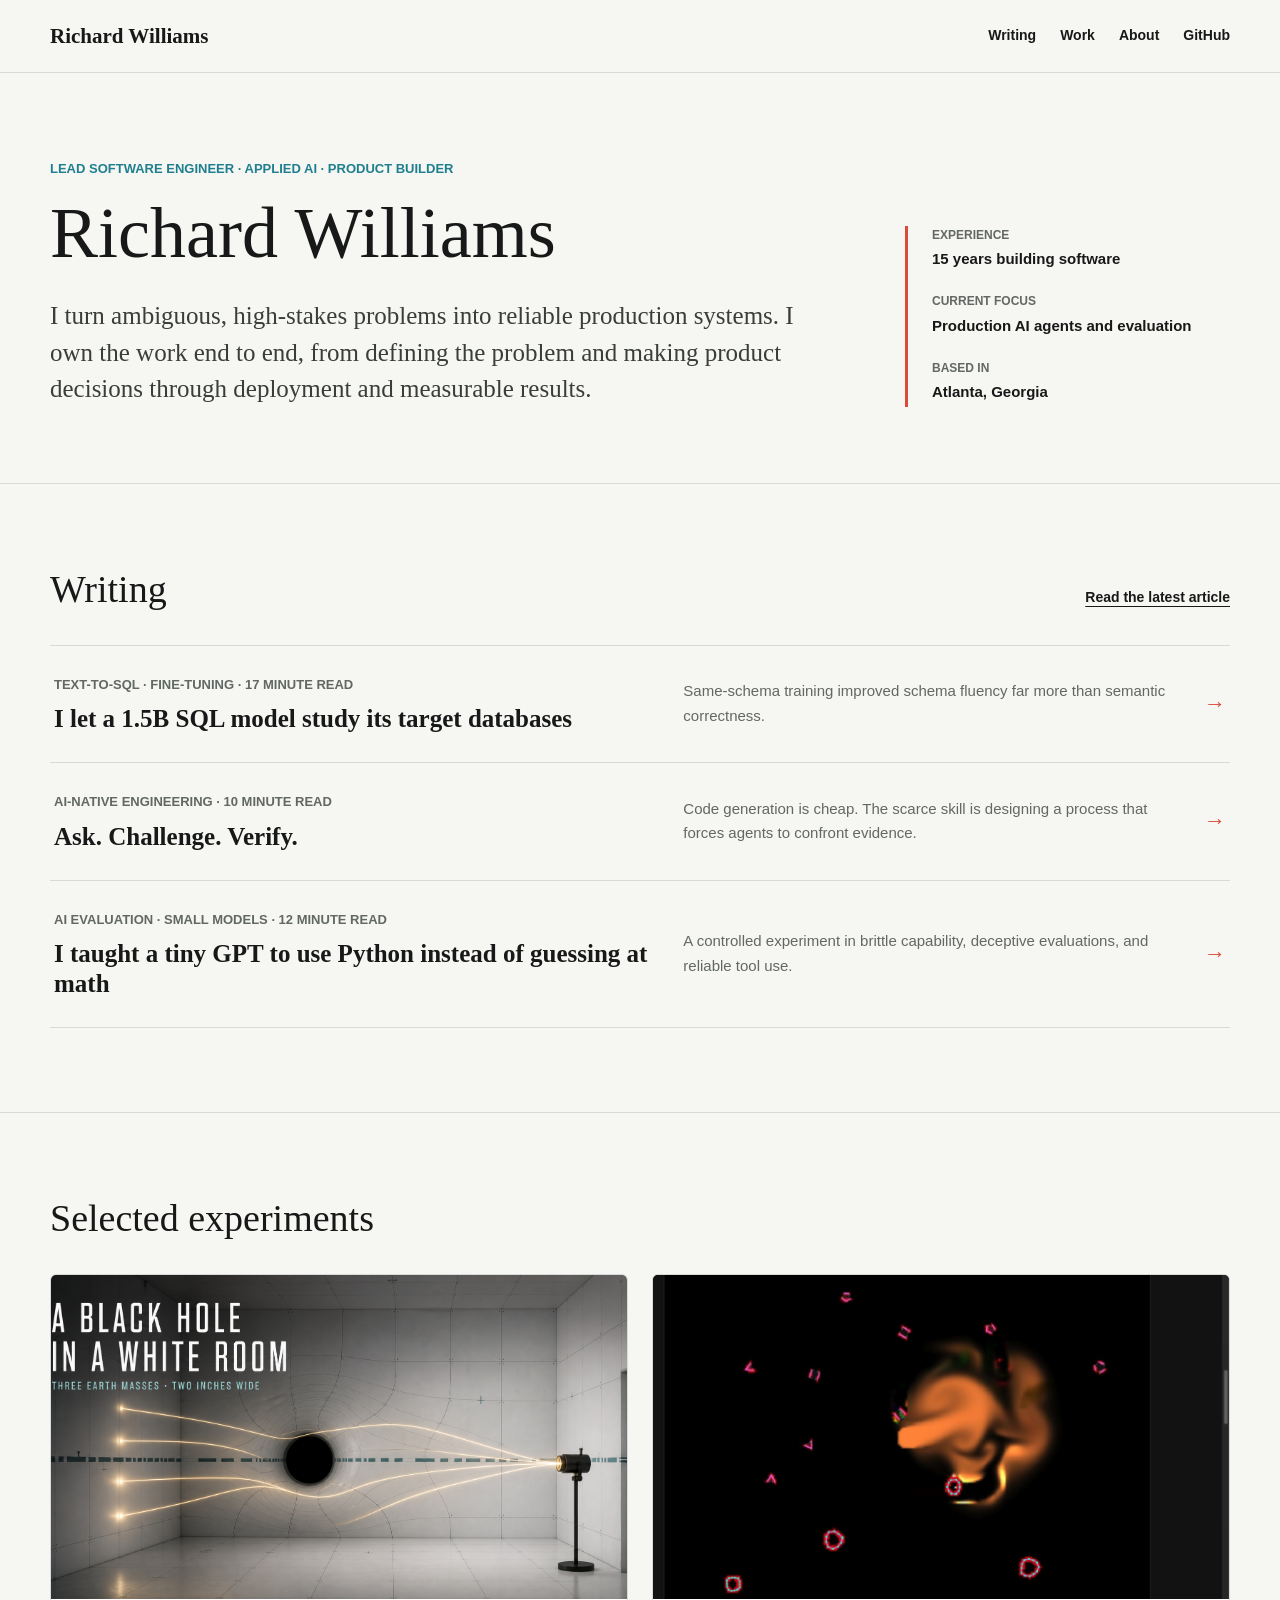
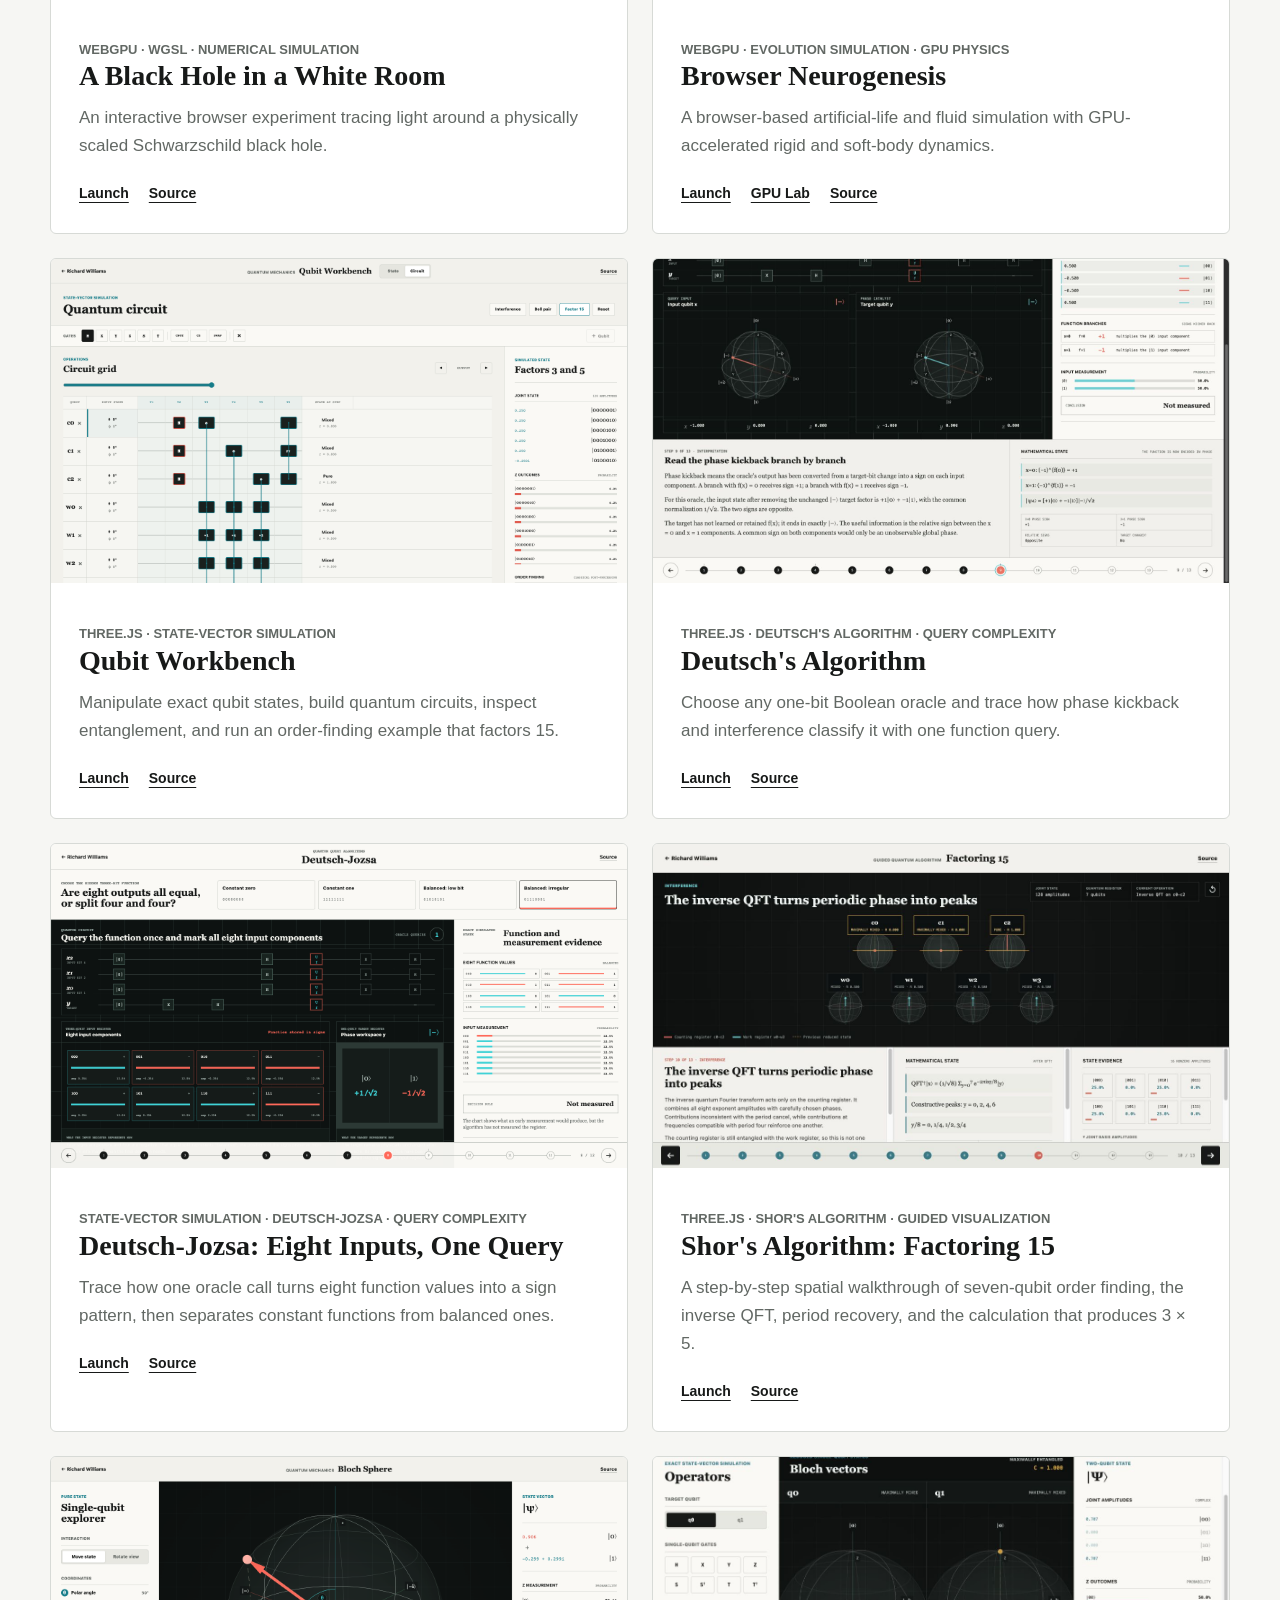
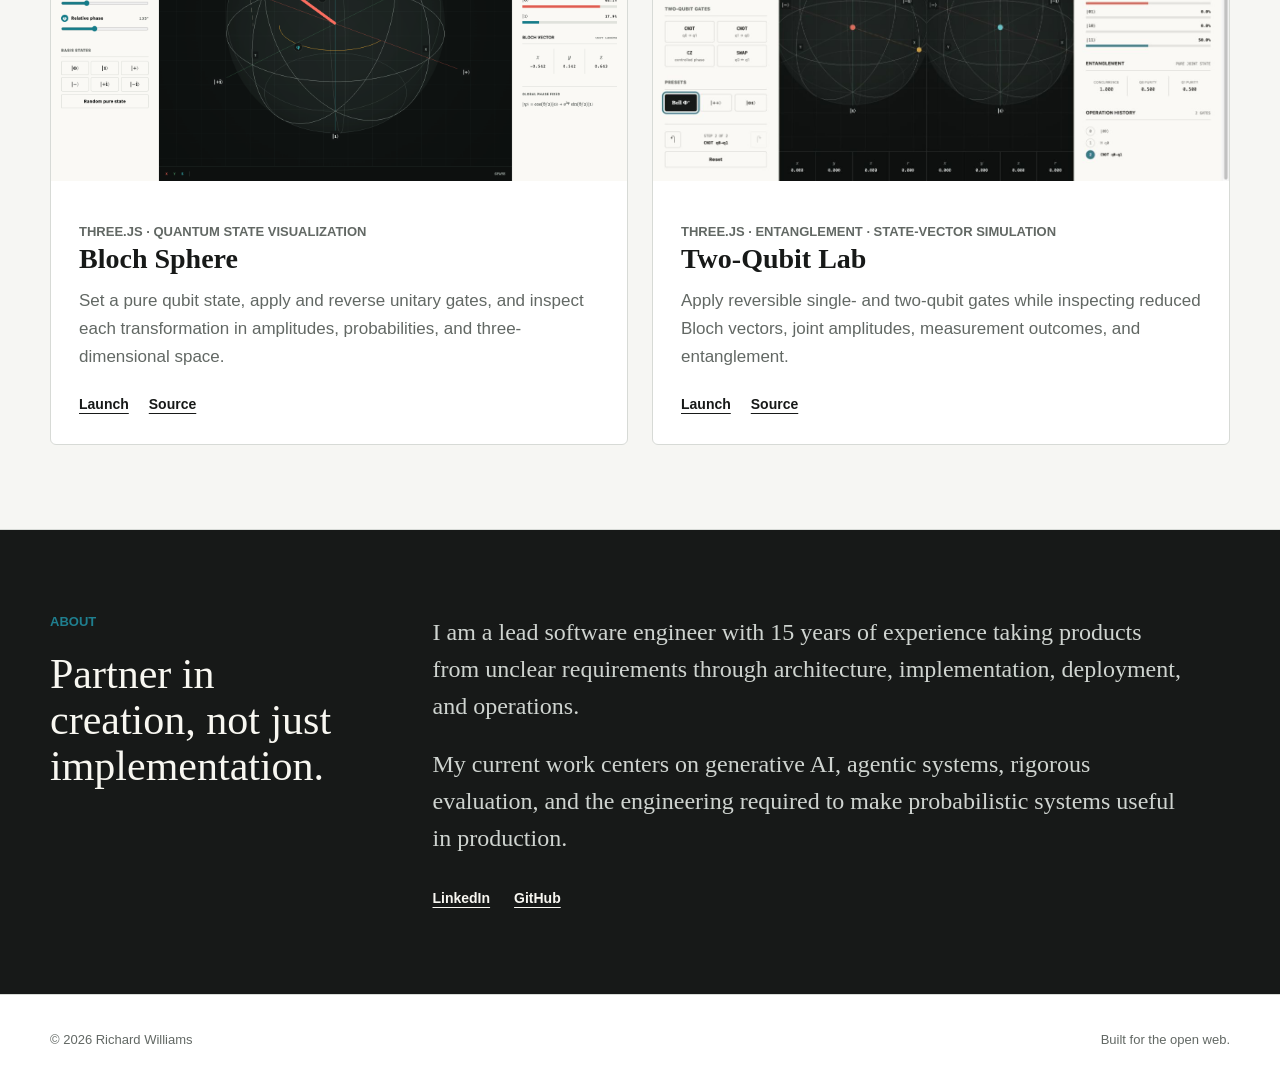
==== commit 1c400f4b: "Revert "Publish CircLS clean-room reproduction specification" This reverts commit 6c90c23bddad545356" ====
--- a/index.html
+++ b/index.html
@@ -54,18 +54,10 @@
       <div class="shell">
         <div class="section-heading">
           <h2>Writing</h2>
-          <a href="/writing/circls-orientation-clean-room/">Read the latest research note</a>
+          <a href="/writing/text-to-sql-specialist/">Read the latest article</a>
         </div>
 
         <div class="writing-list">
-          <a class="writing-row" href="/writing/circls-orientation-clean-room/">
-            <div>
-              <p class="story-meta">Quantum compilation &middot; Clean-room reproduction &middot; 9 minute read</p>
-              <h3>Can you reproduce this CircLS compiler result?</h3>
-            </div>
-            <p>Fifteen original-environment results, fourteen surviving a clean Linux optimizer replay, and a public specification that withholds the author implementation.</p>
-            <span aria-hidden="true">&rarr;</span>
-          </a>
           <a class="writing-row" href="/writing/text-to-sql-specialist/">
             <div>
               <p class="story-meta">Text-to-SQL &middot; Fine-tuning &middot; 17 minute read</p>
--- a/assets/site.css
+++ b/assets/site.css
@@ -758,35 +758,6 @@
   margin-top: 0;
 }
 
-.artifact-actions {
-  display: flex;
-  flex-wrap: wrap;
-  gap: 12px 22px;
-  align-items: center;
-}
-
-.artifact-link {
-  display: inline-block;
-  padding: 10px 15px;
-  border: 1px solid var(--ink);
-  border-radius: 4px;
-  background: var(--ink);
-  color: var(--white);
-  font-size: 14px;
-  font-weight: 800;
-  text-decoration: none;
-}
-
-.artifact-link:hover {
-  color: var(--white);
-  background: var(--red);
-}
-
-.artifact-hash {
-  overflow-wrap: anywhere;
-  font-size: 13px;
-}
-
 .result-box p:last-child,
 .result-box ul:last-child {
   margin-bottom: 0;
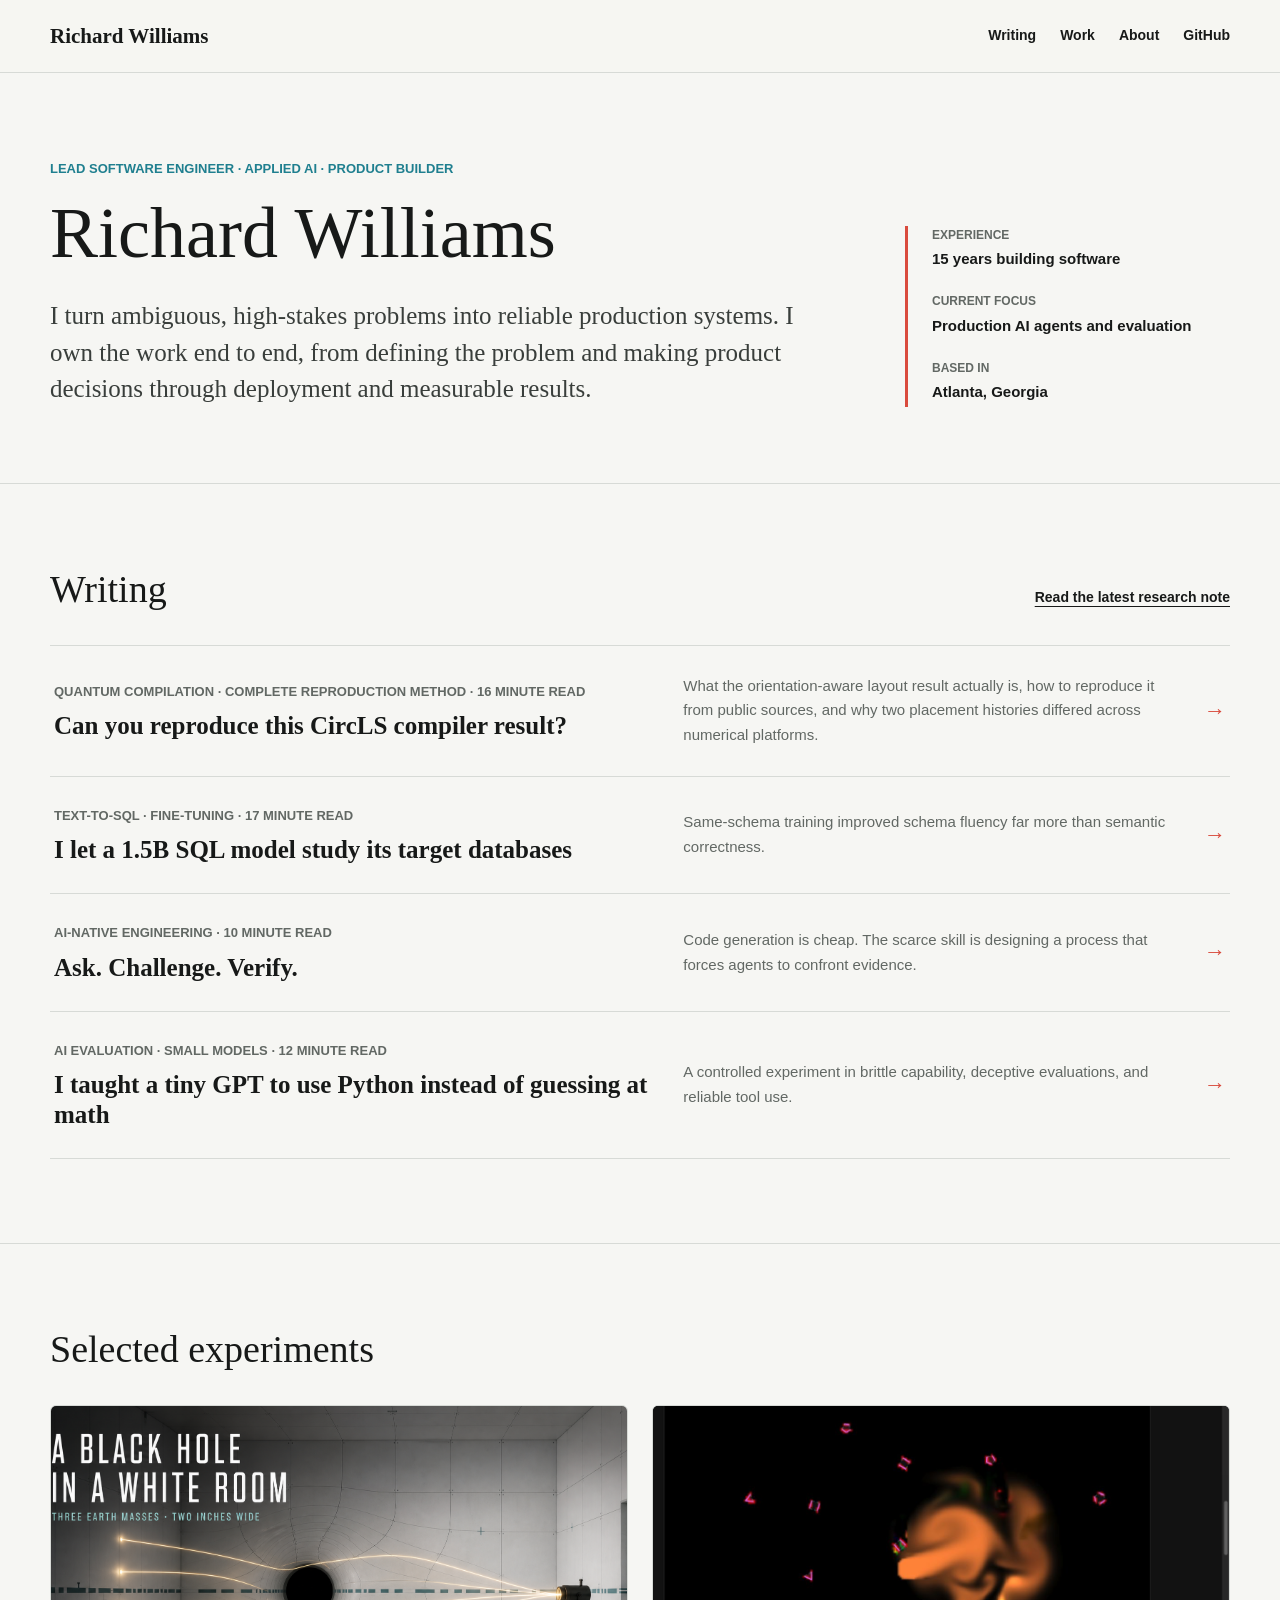
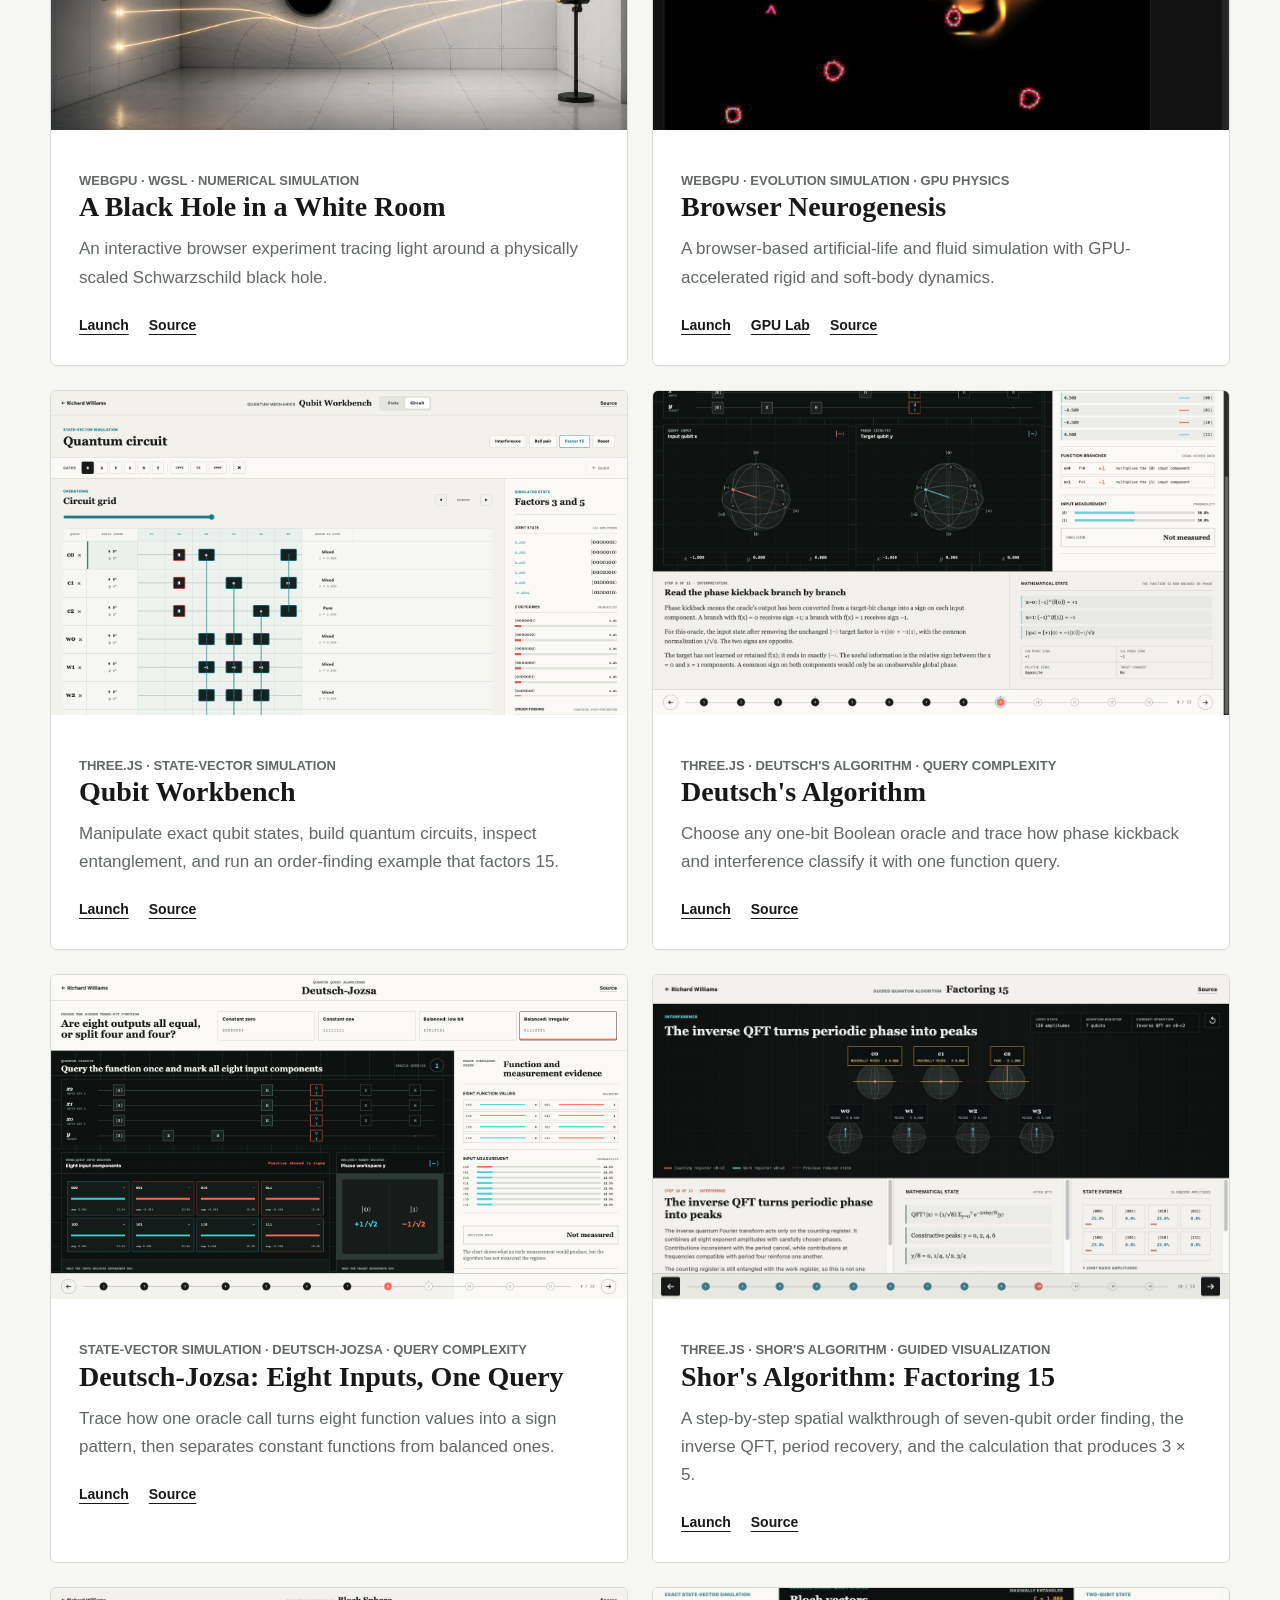
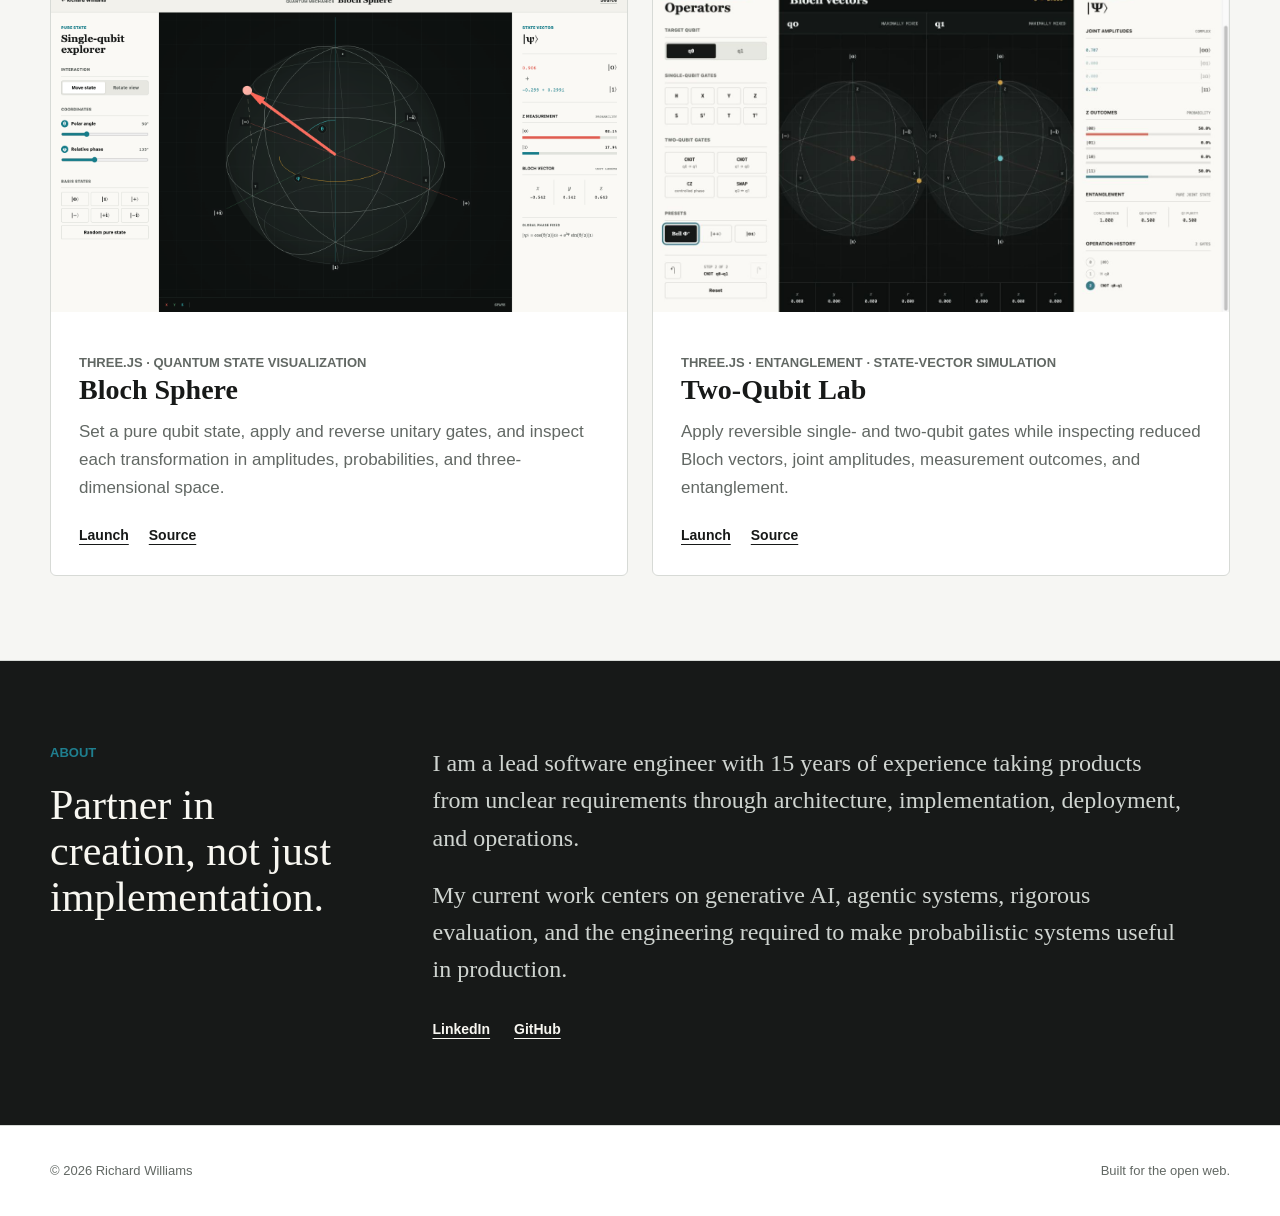
==== commit 6209fbc6: "Republish self-contained CircLS reproduction method" ====
--- a/index.html
+++ b/index.html
@@ -54,10 +54,18 @@
       <div class="shell">
         <div class="section-heading">
           <h2>Writing</h2>
-          <a href="/writing/text-to-sql-specialist/">Read the latest article</a>
+          <a href="/writing/circls-orientation-clean-room/">Read the latest research note</a>
         </div>
 
         <div class="writing-list">
+          <a class="writing-row" href="/writing/circls-orientation-clean-room/">
+            <div>
+              <p class="story-meta">Quantum compilation &middot; Complete reproduction method &middot; 16 minute read</p>
+              <h3>Can you reproduce this CircLS compiler result?</h3>
+            </div>
+            <p>What the orientation-aware layout result actually is, how to reproduce it from public sources, and why two placement histories differed across numerical platforms.</p>
+            <span aria-hidden="true">&rarr;</span>
+          </a>
           <a class="writing-row" href="/writing/text-to-sql-specialist/">
             <div>
               <p class="story-meta">Text-to-SQL &middot; Fine-tuning &middot; 17 minute read</p>
--- a/assets/site.css
+++ b/assets/site.css
@@ -758,6 +758,35 @@
   margin-top: 0;
 }
 
+.artifact-actions {
+  display: flex;
+  flex-wrap: wrap;
+  gap: 12px 22px;
+  align-items: center;
+}
+
+.artifact-link {
+  display: inline-block;
+  padding: 10px 15px;
+  border: 1px solid var(--ink);
+  border-radius: 4px;
+  background: var(--ink);
+  color: var(--white);
+  font-size: 14px;
+  font-weight: 800;
+  text-decoration: none;
+}
+
+.artifact-link:hover {
+  color: var(--white);
+  background: var(--red);
+}
+
+.artifact-hash {
+  overflow-wrap: anywhere;
+  font-size: 13px;
+}
+
 .result-box p:last-child,
 .result-box ul:last-child {
   margin-bottom: 0;
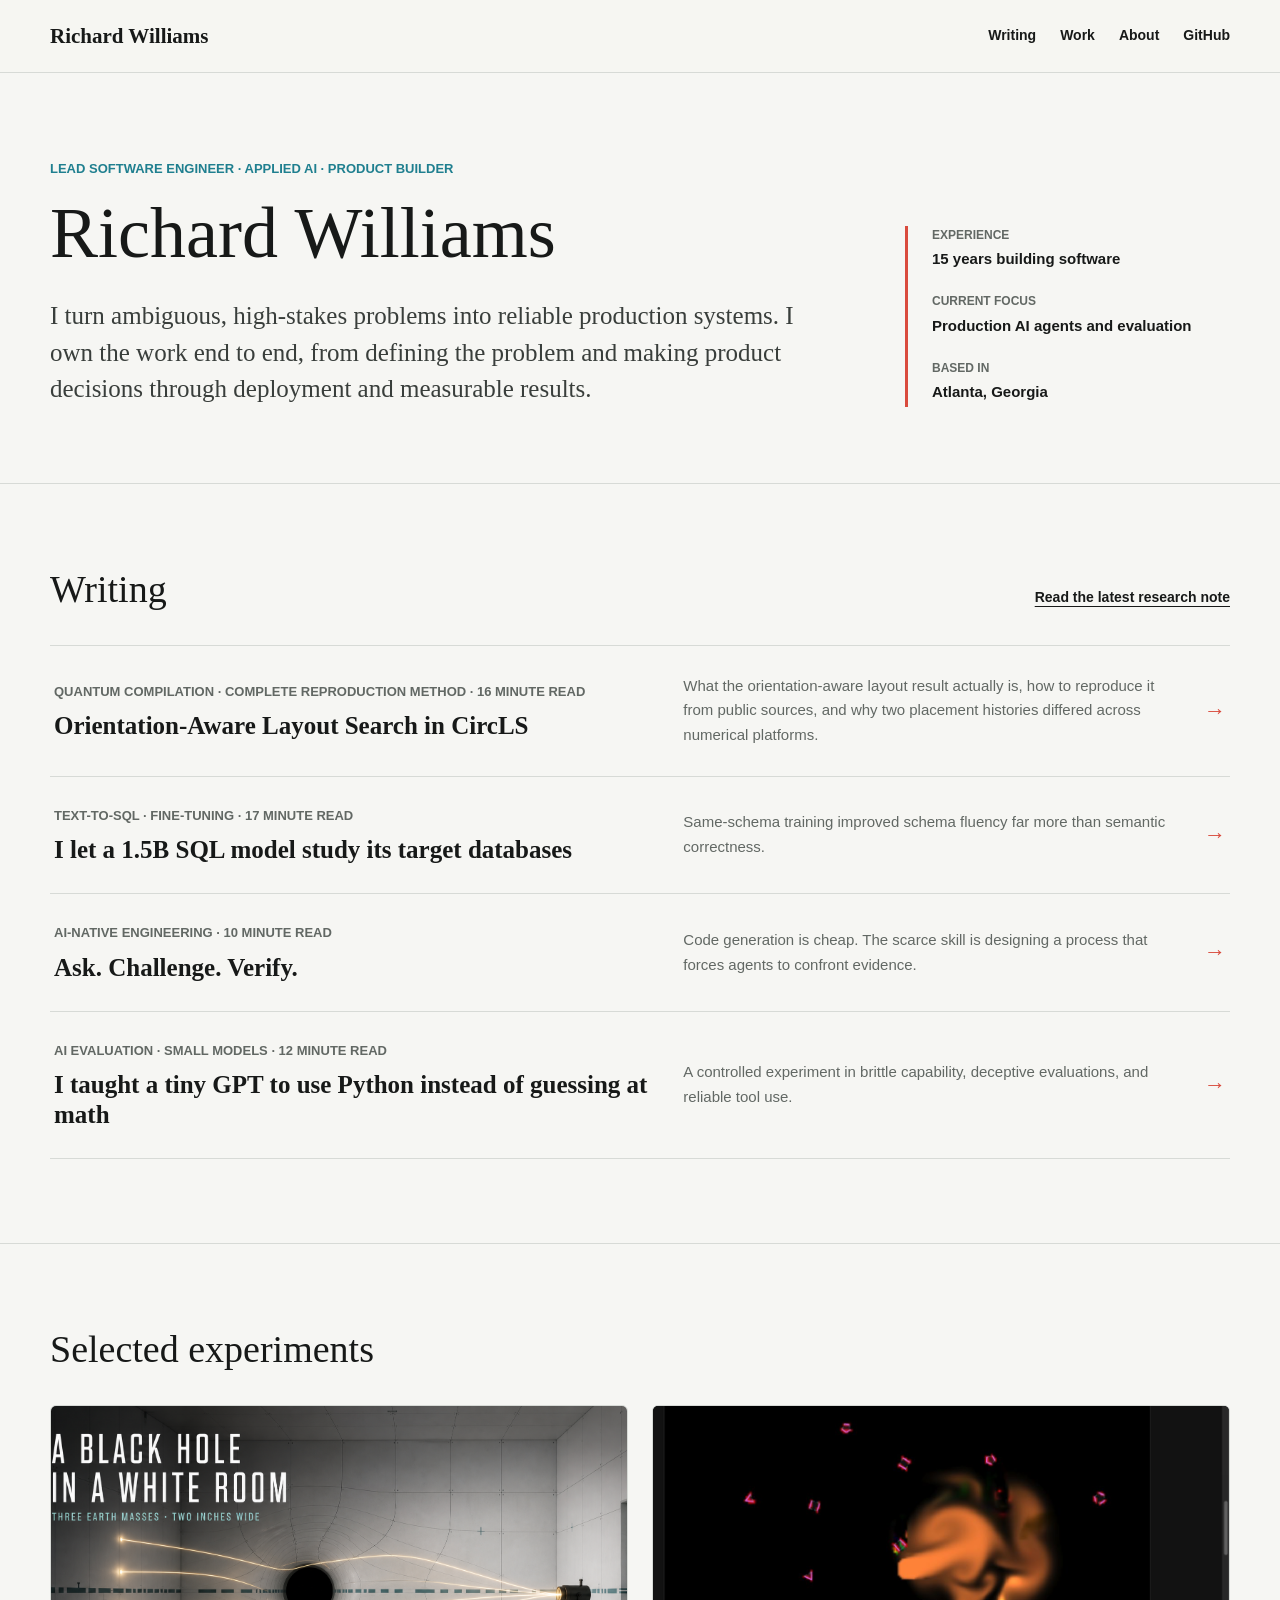
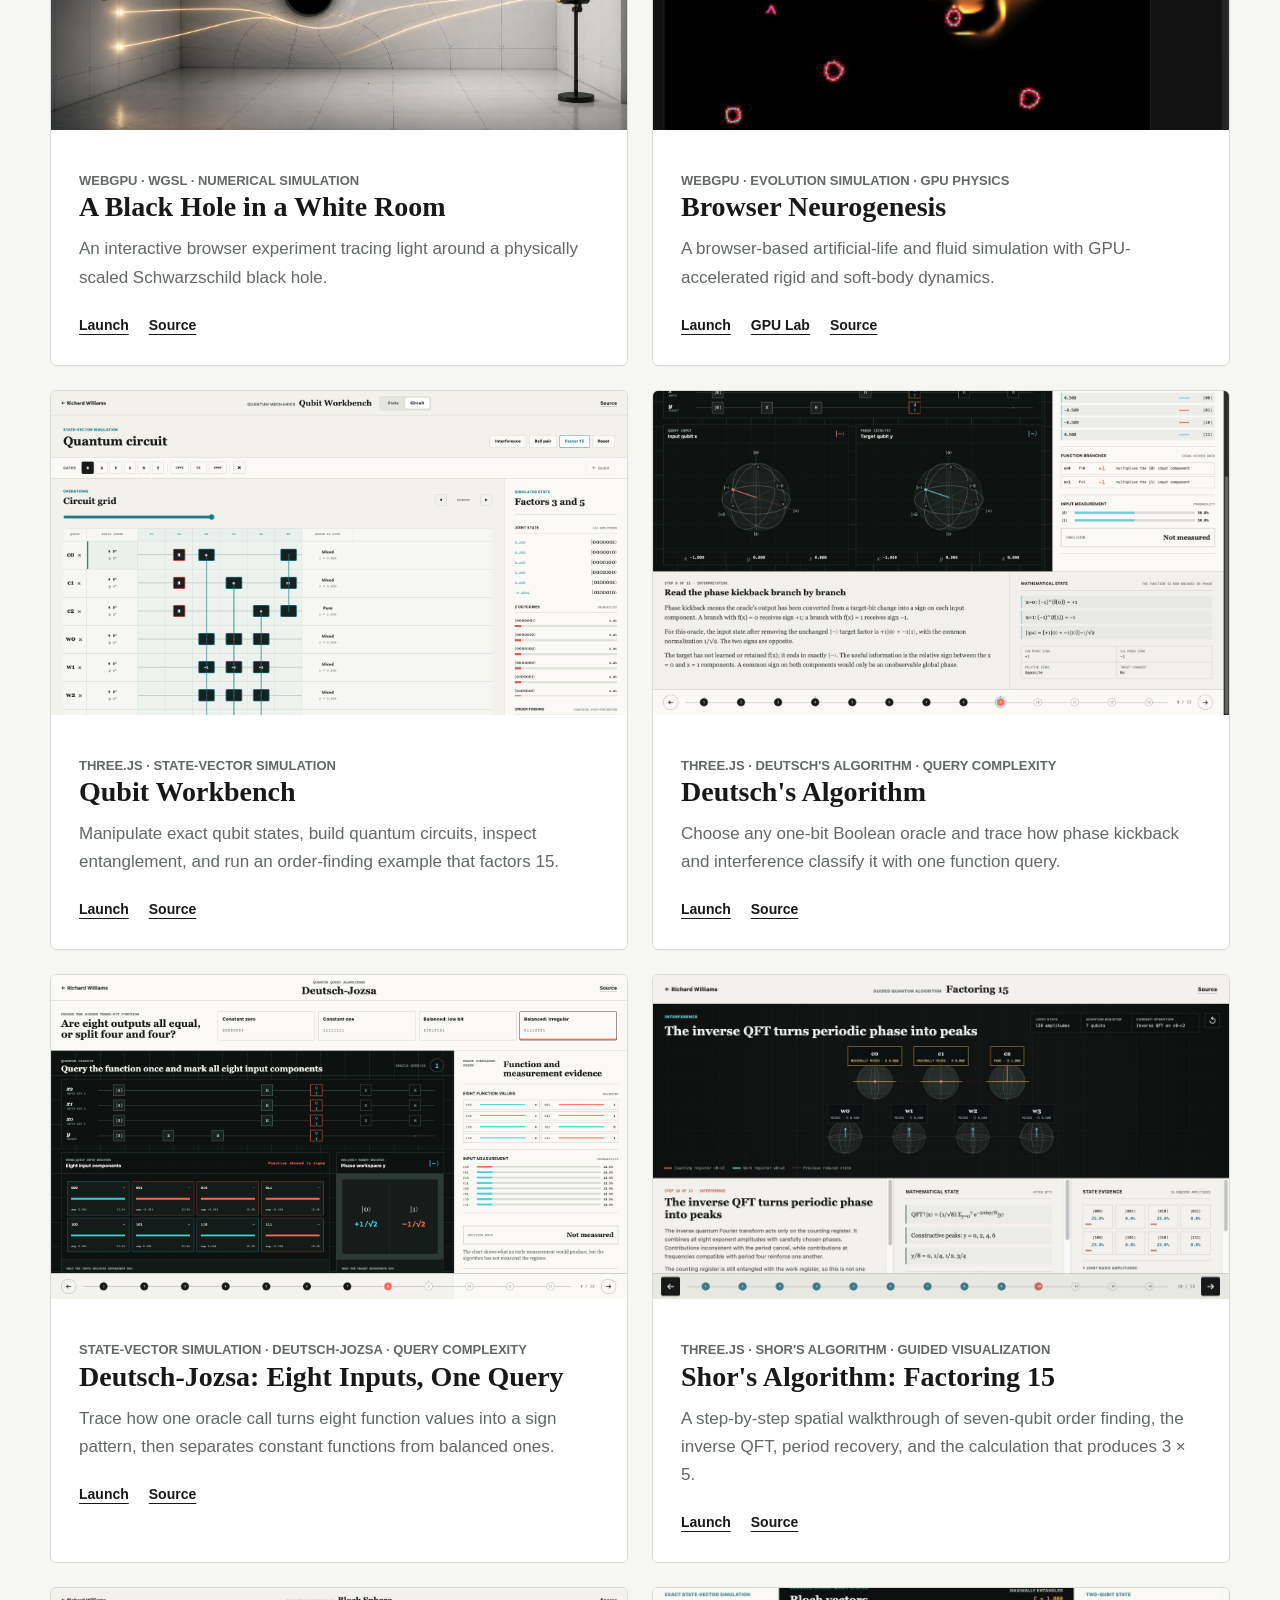
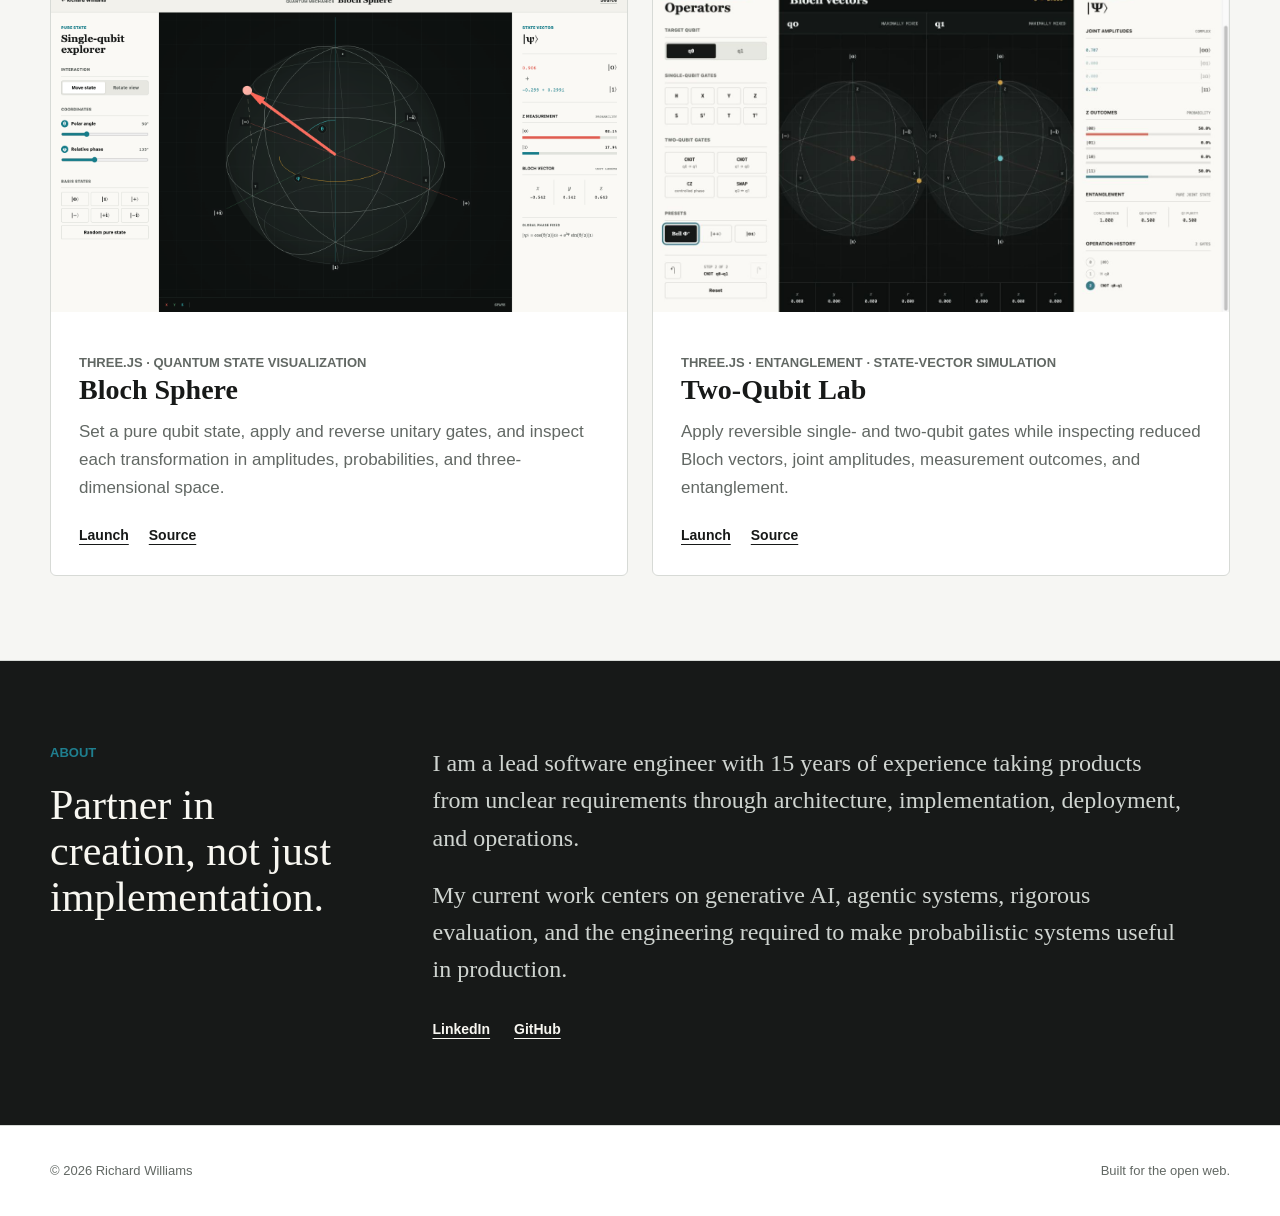
==== commit 44074c76: "Use professional CircLS methods title" ====
--- a/index.html
+++ b/index.html
@@ -61,7 +61,7 @@
           <a class="writing-row" href="/writing/circls-orientation-clean-room/">
             <div>
               <p class="story-meta">Quantum compilation &middot; Complete reproduction method &middot; 16 minute read</p>
-              <h3>Can you reproduce this CircLS compiler result?</h3>
+              <h3>Orientation-Aware Layout Search in CircLS</h3>
             </div>
             <p>What the orientation-aware layout result actually is, how to reproduce it from public sources, and why two placement histories differed across numerical platforms.</p>
             <span aria-hidden="true">&rarr;</span>
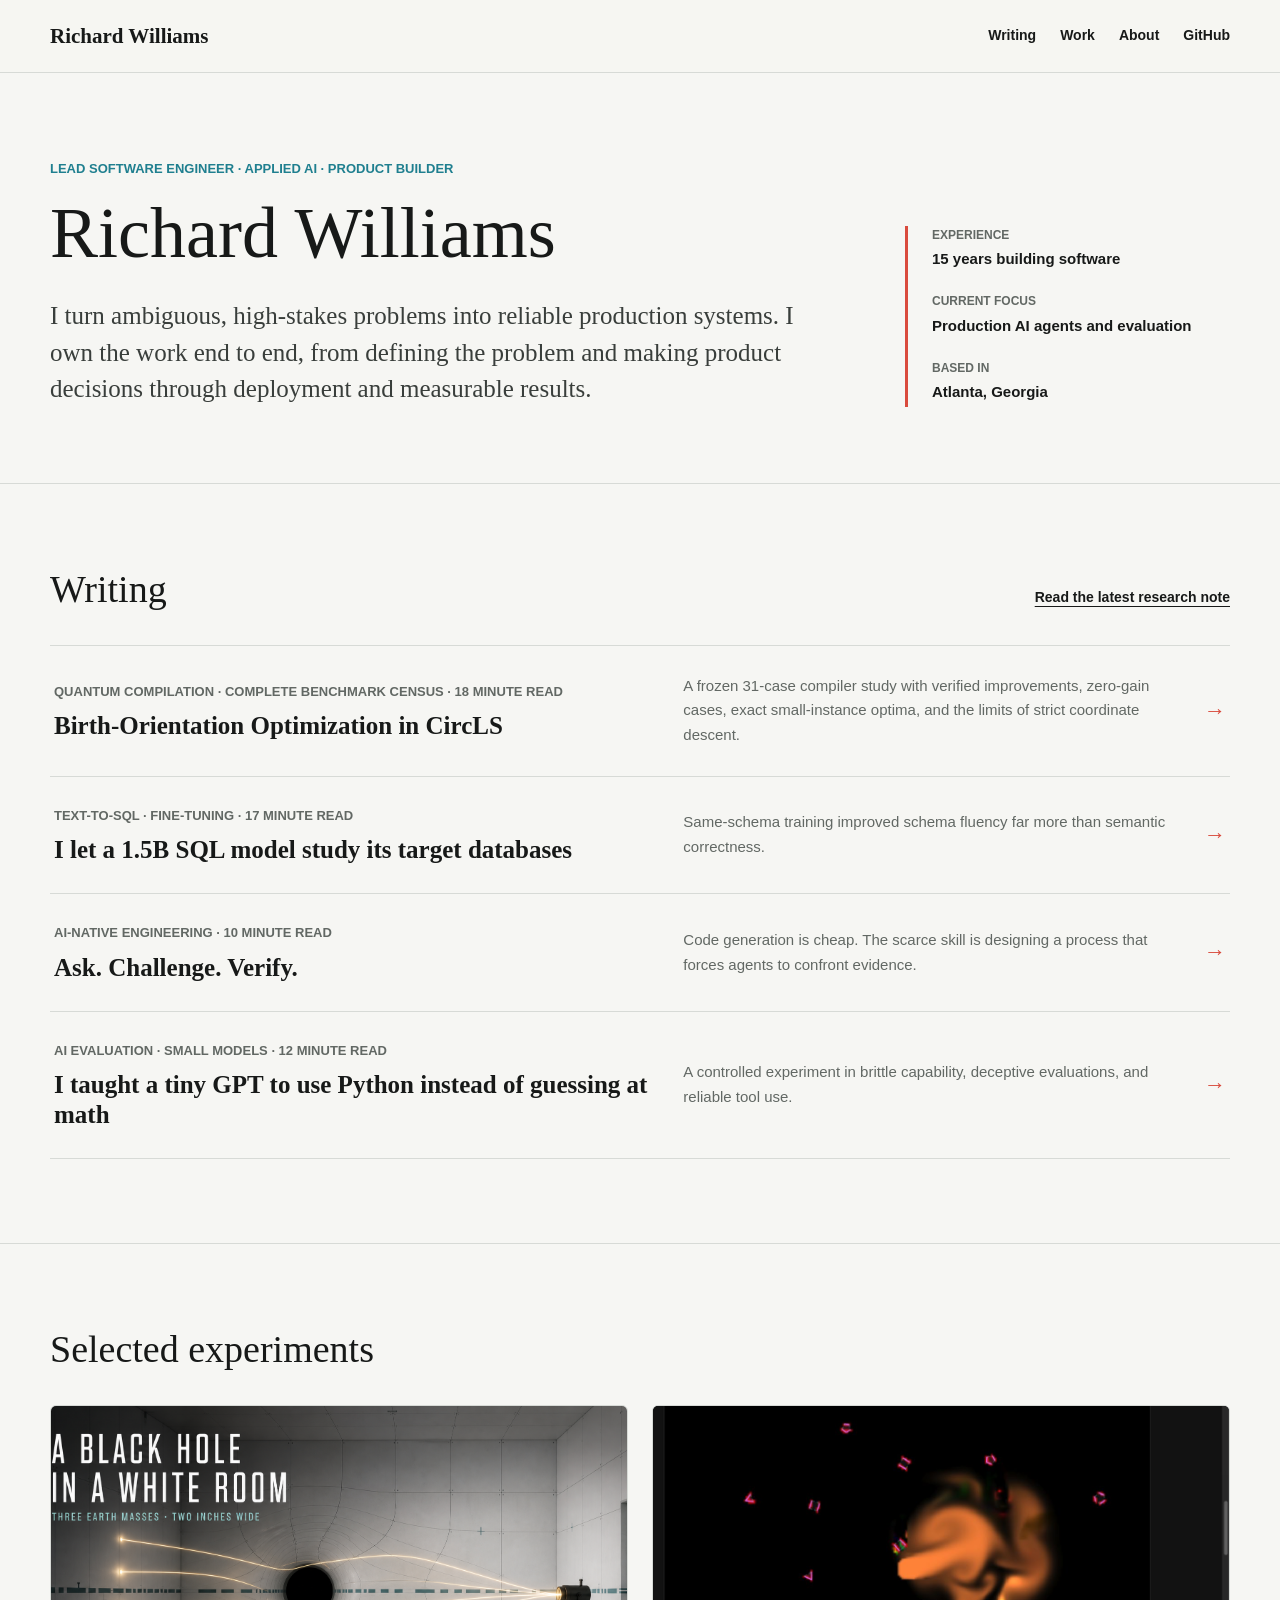
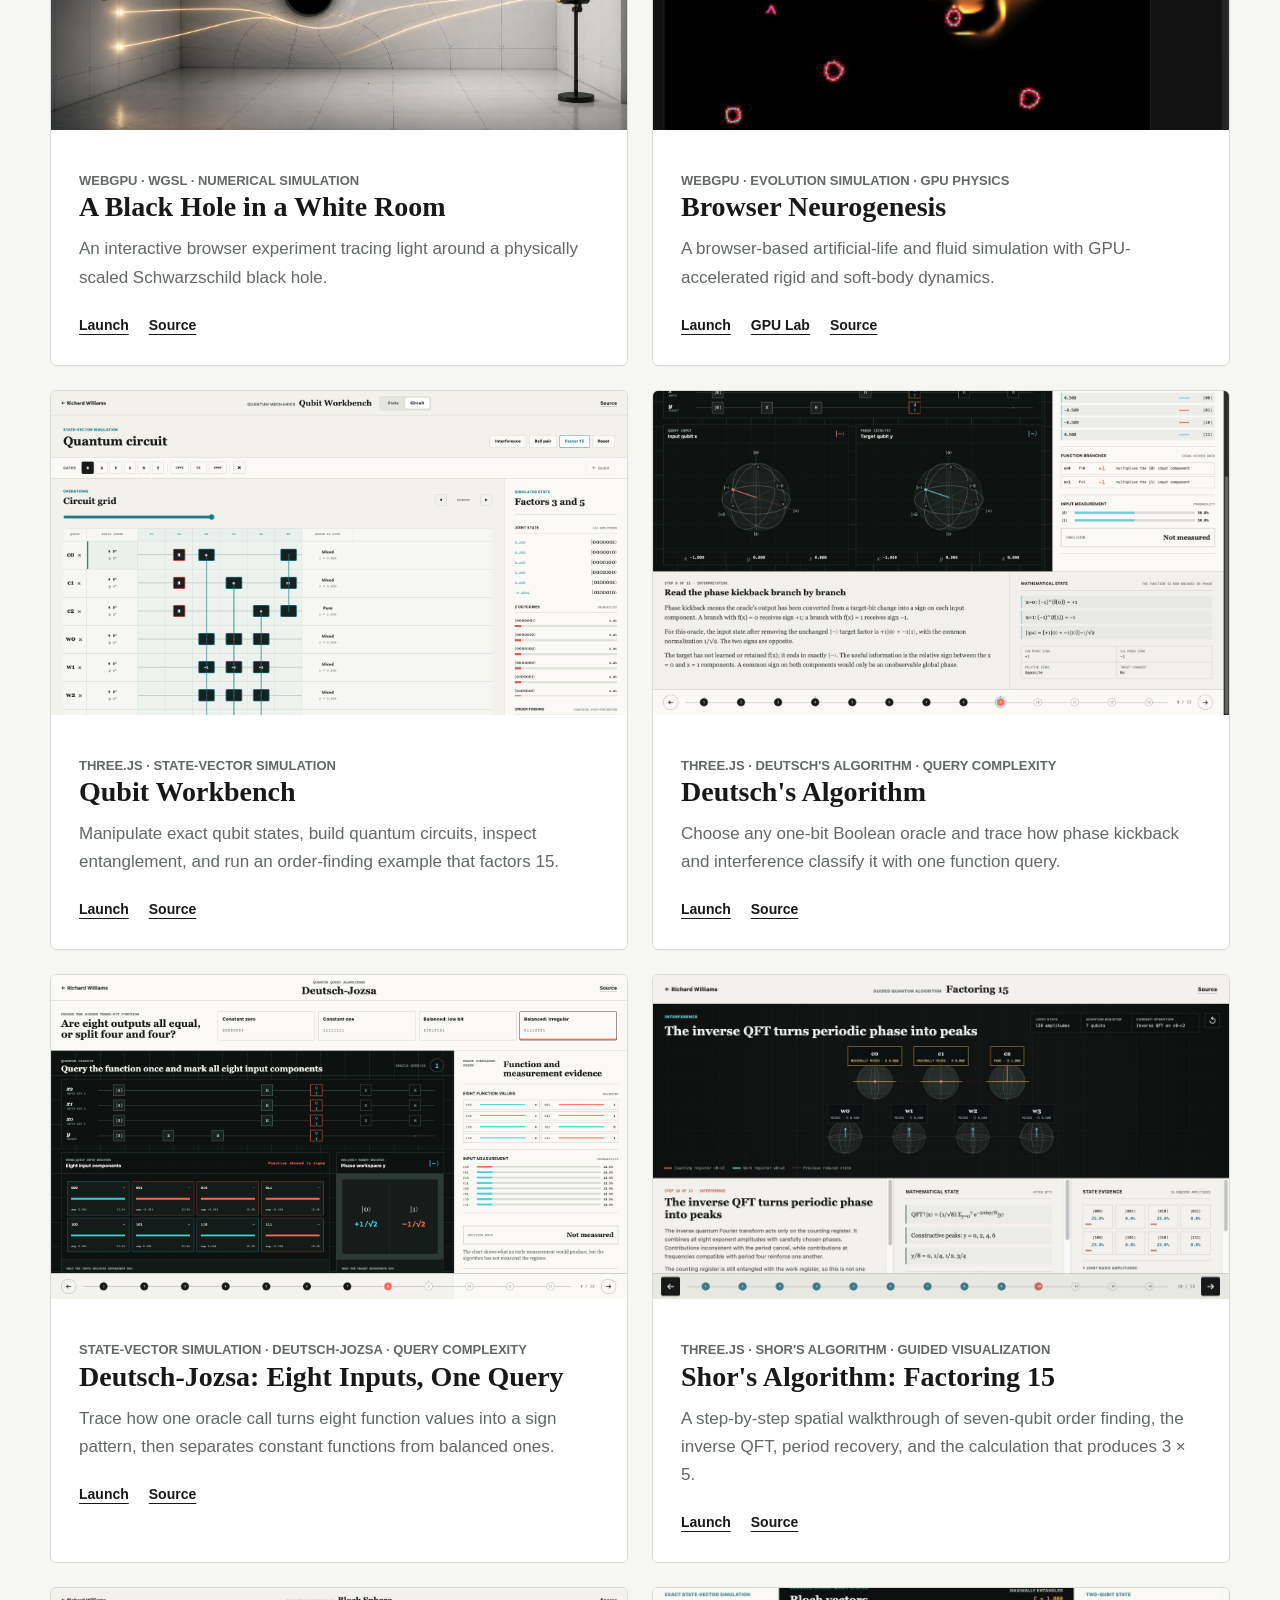
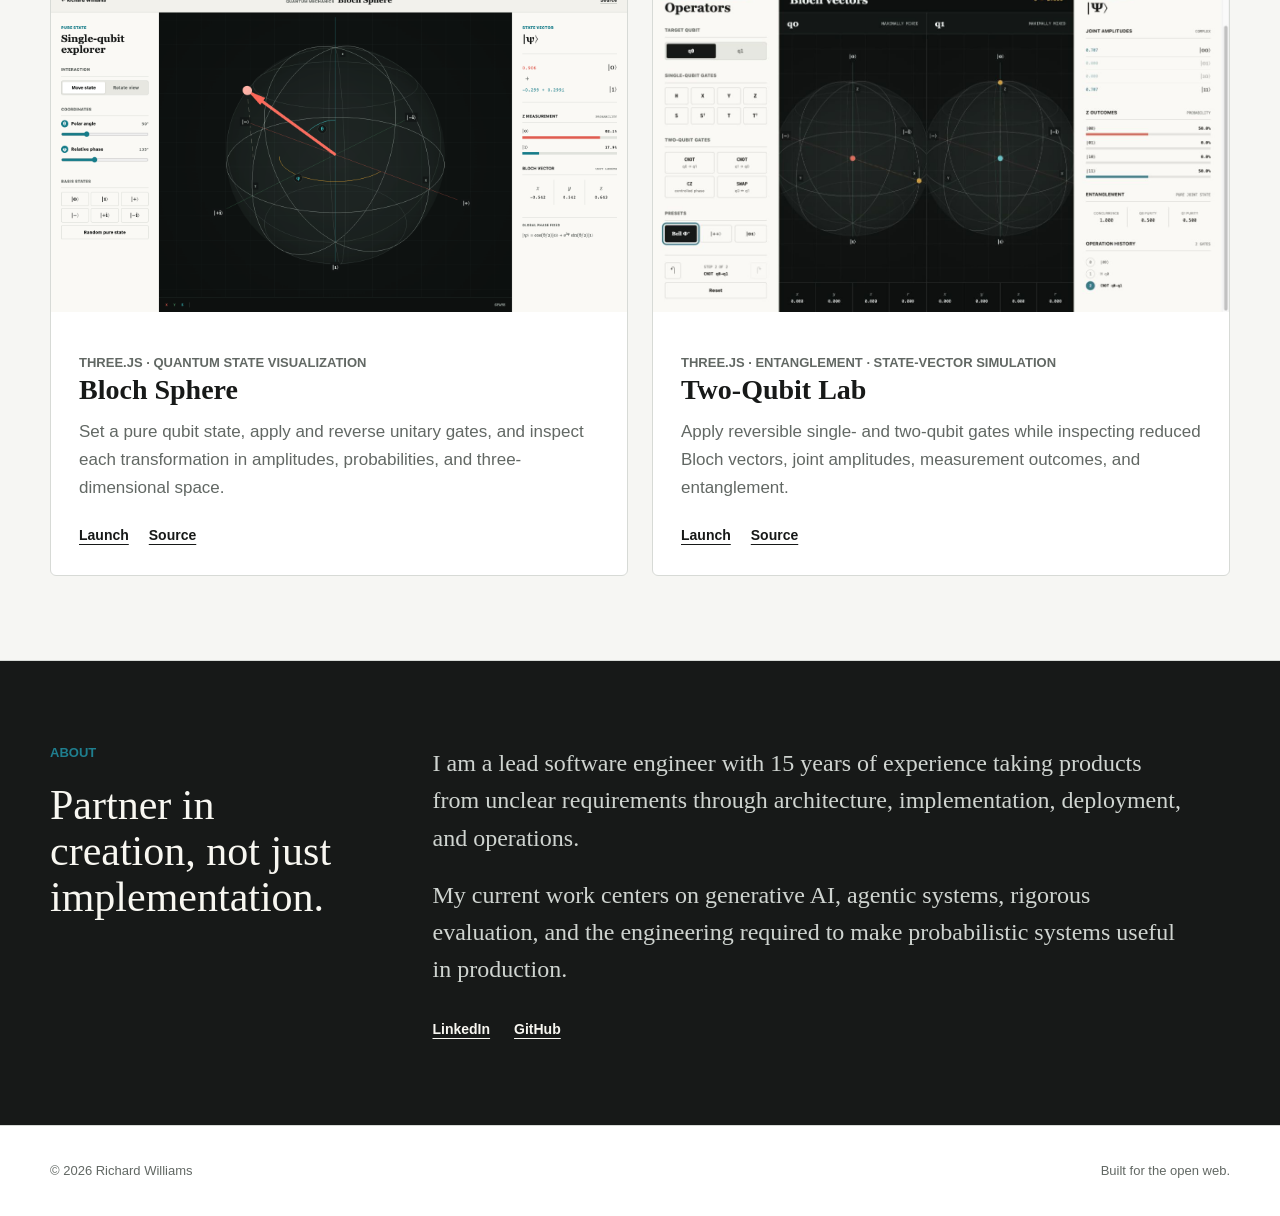
==== commit e1ad3159: "Publish complete CircLS orientation census" ====
--- a/index.html
+++ b/index.html
@@ -60,10 +60,10 @@
         <div class="writing-list">
           <a class="writing-row" href="/writing/circls-orientation-clean-room/">
             <div>
-              <p class="story-meta">Quantum compilation &middot; Complete reproduction method &middot; 16 minute read</p>
-              <h3>Orientation-Aware Layout Search in CircLS</h3>
-            </div>
-            <p>What the orientation-aware layout result actually is, how to reproduce it from public sources, and why two placement histories differed across numerical platforms.</p>
+              <p class="story-meta">Quantum compilation &middot; Complete benchmark census &middot; 18 minute read</p>
+              <h3>Birth-Orientation Optimization in CircLS</h3>
+            </div>
+            <p>A frozen 31-case compiler study with verified improvements, zero-gain cases, exact small-instance optima, and the limits of strict coordinate descent.</p>
             <span aria-hidden="true">&rarr;</span>
           </a>
           <a class="writing-row" href="/writing/text-to-sql-specialist/">
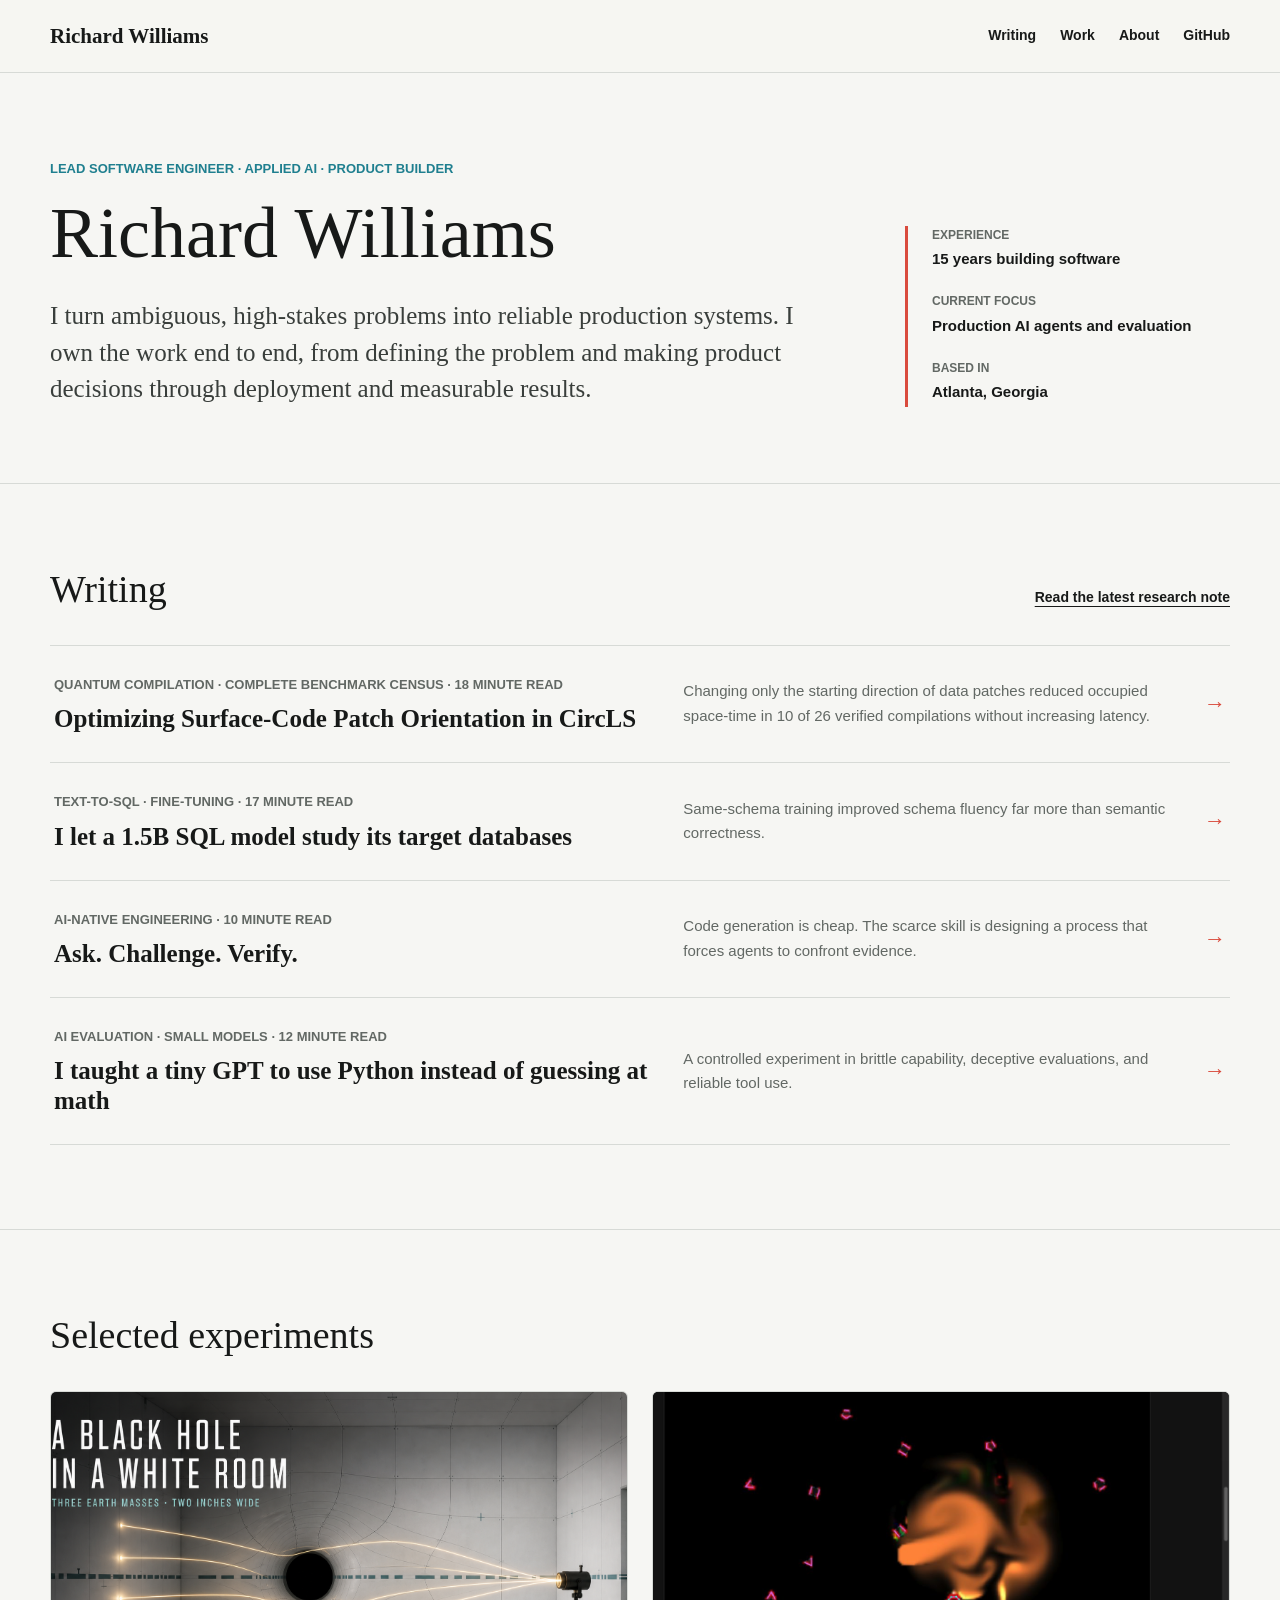
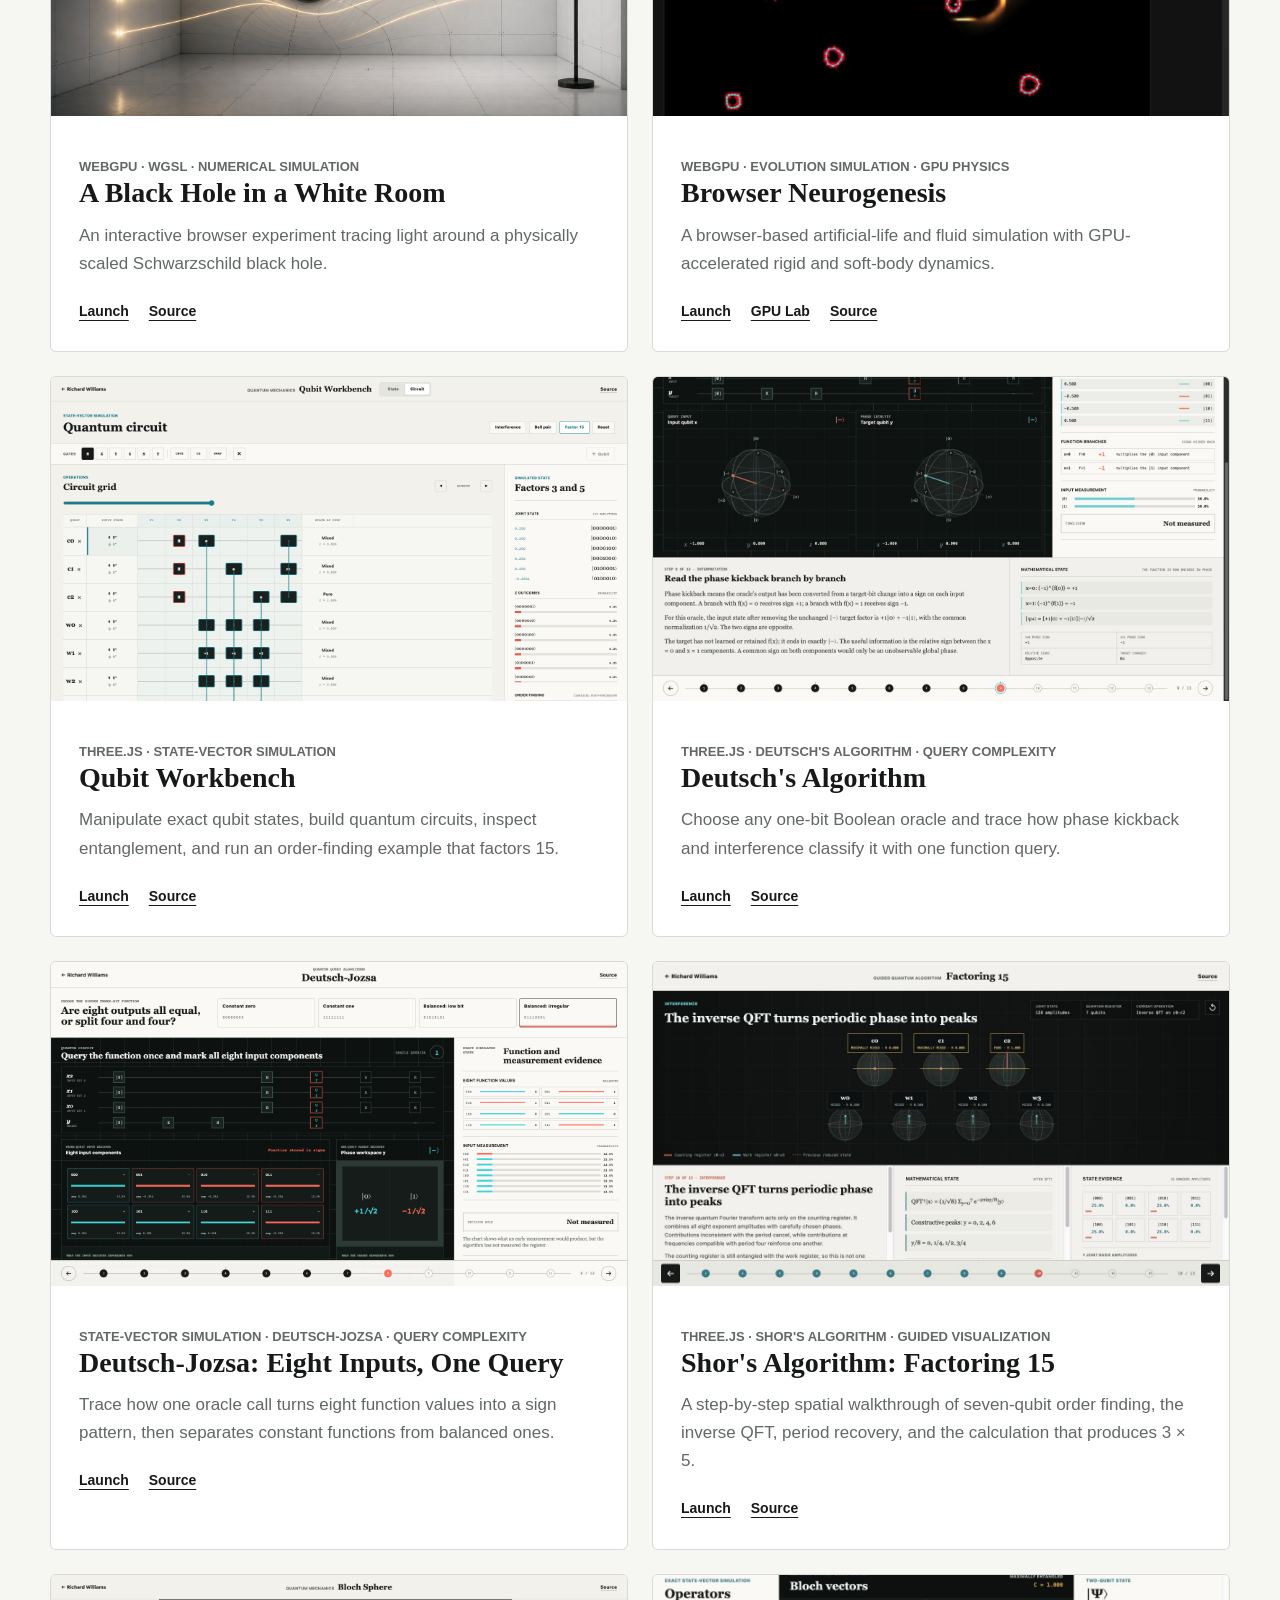
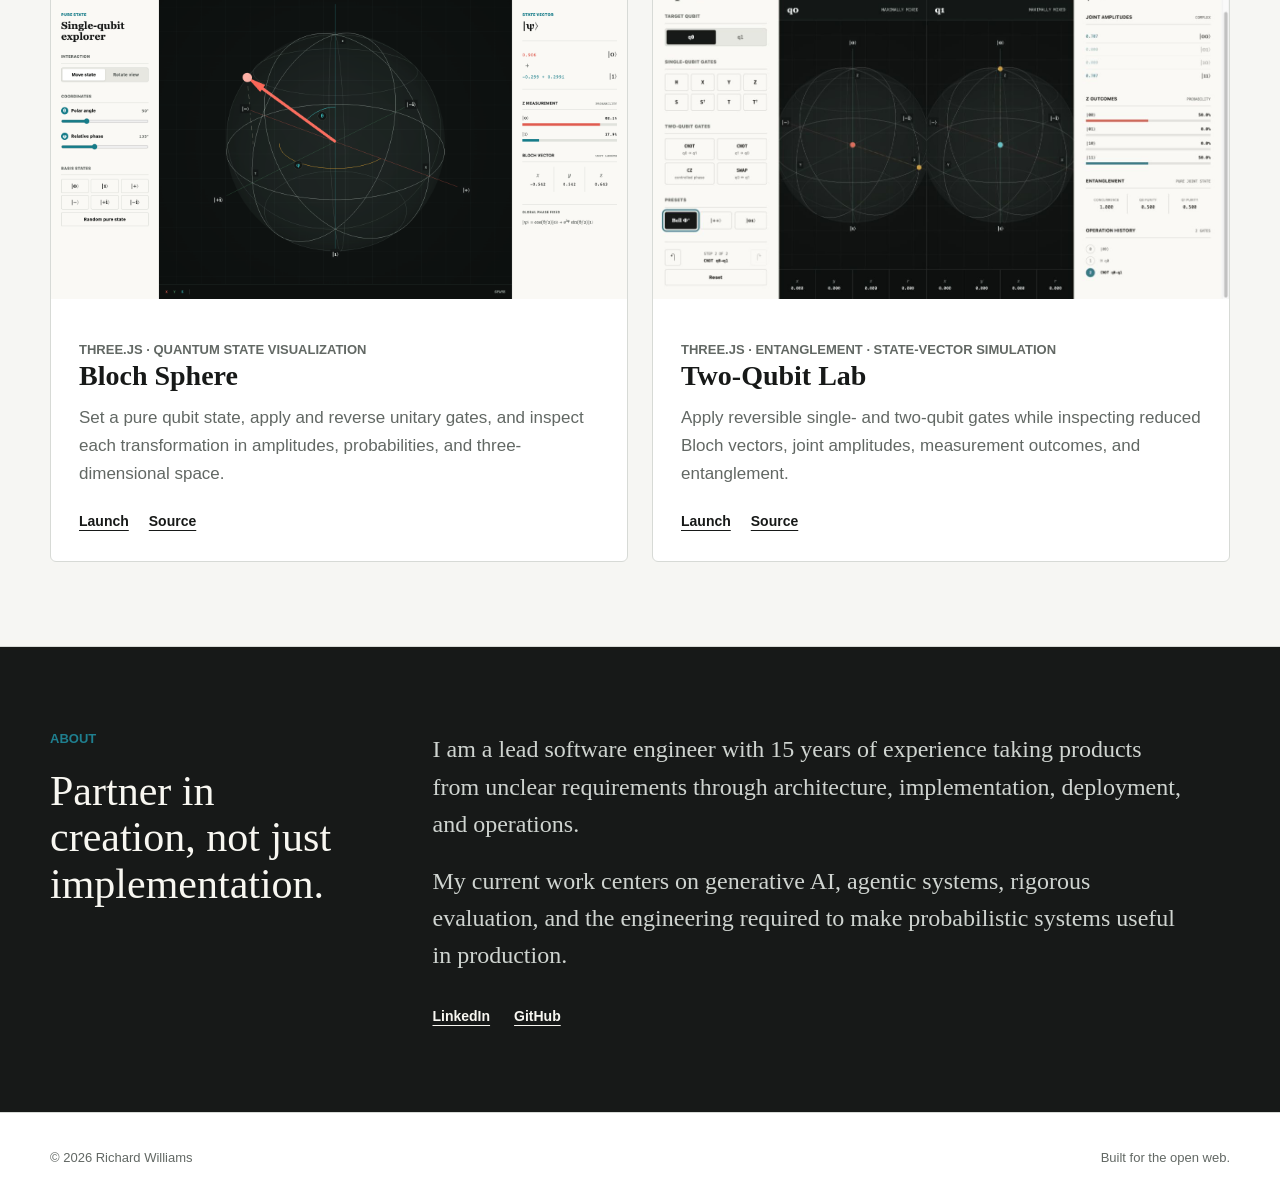
==== commit 3dffe070: "Clarify CircLS orientation study" ====
--- a/index.html
+++ b/index.html
@@ -61,9 +61,9 @@
           <a class="writing-row" href="/writing/circls-orientation-clean-room/">
             <div>
               <p class="story-meta">Quantum compilation &middot; Complete benchmark census &middot; 18 minute read</p>
-              <h3>Birth-Orientation Optimization in CircLS</h3>
-            </div>
-            <p>A frozen 31-case compiler study with verified improvements, zero-gain cases, exact small-instance optima, and the limits of strict coordinate descent.</p>
+              <h3>Optimizing Surface-Code Patch Orientation in CircLS</h3>
+            </div>
+            <p>Changing only the starting direction of data patches reduced occupied space-time in 10 of 26 verified compilations without increasing latency.</p>
             <span aria-hidden="true">&rarr;</span>
           </a>
           <a class="writing-row" href="/writing/text-to-sql-specialist/">
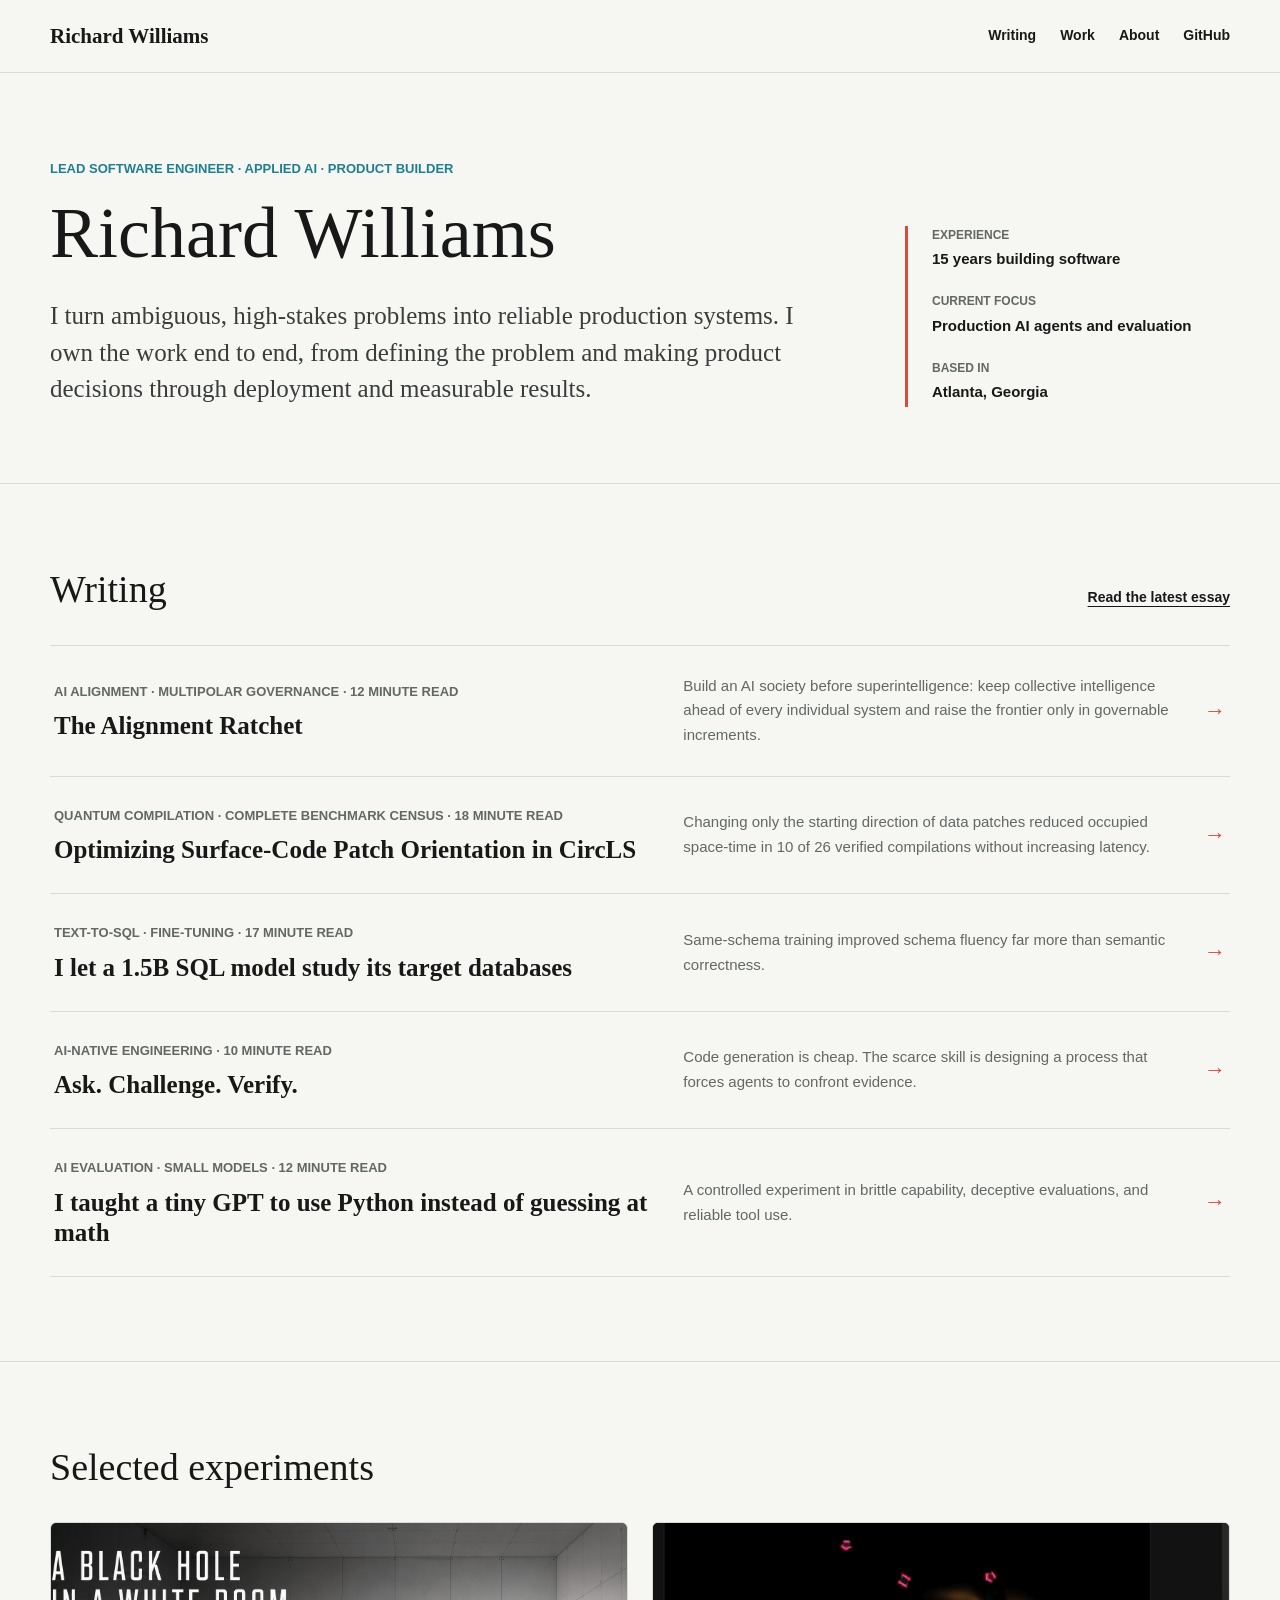
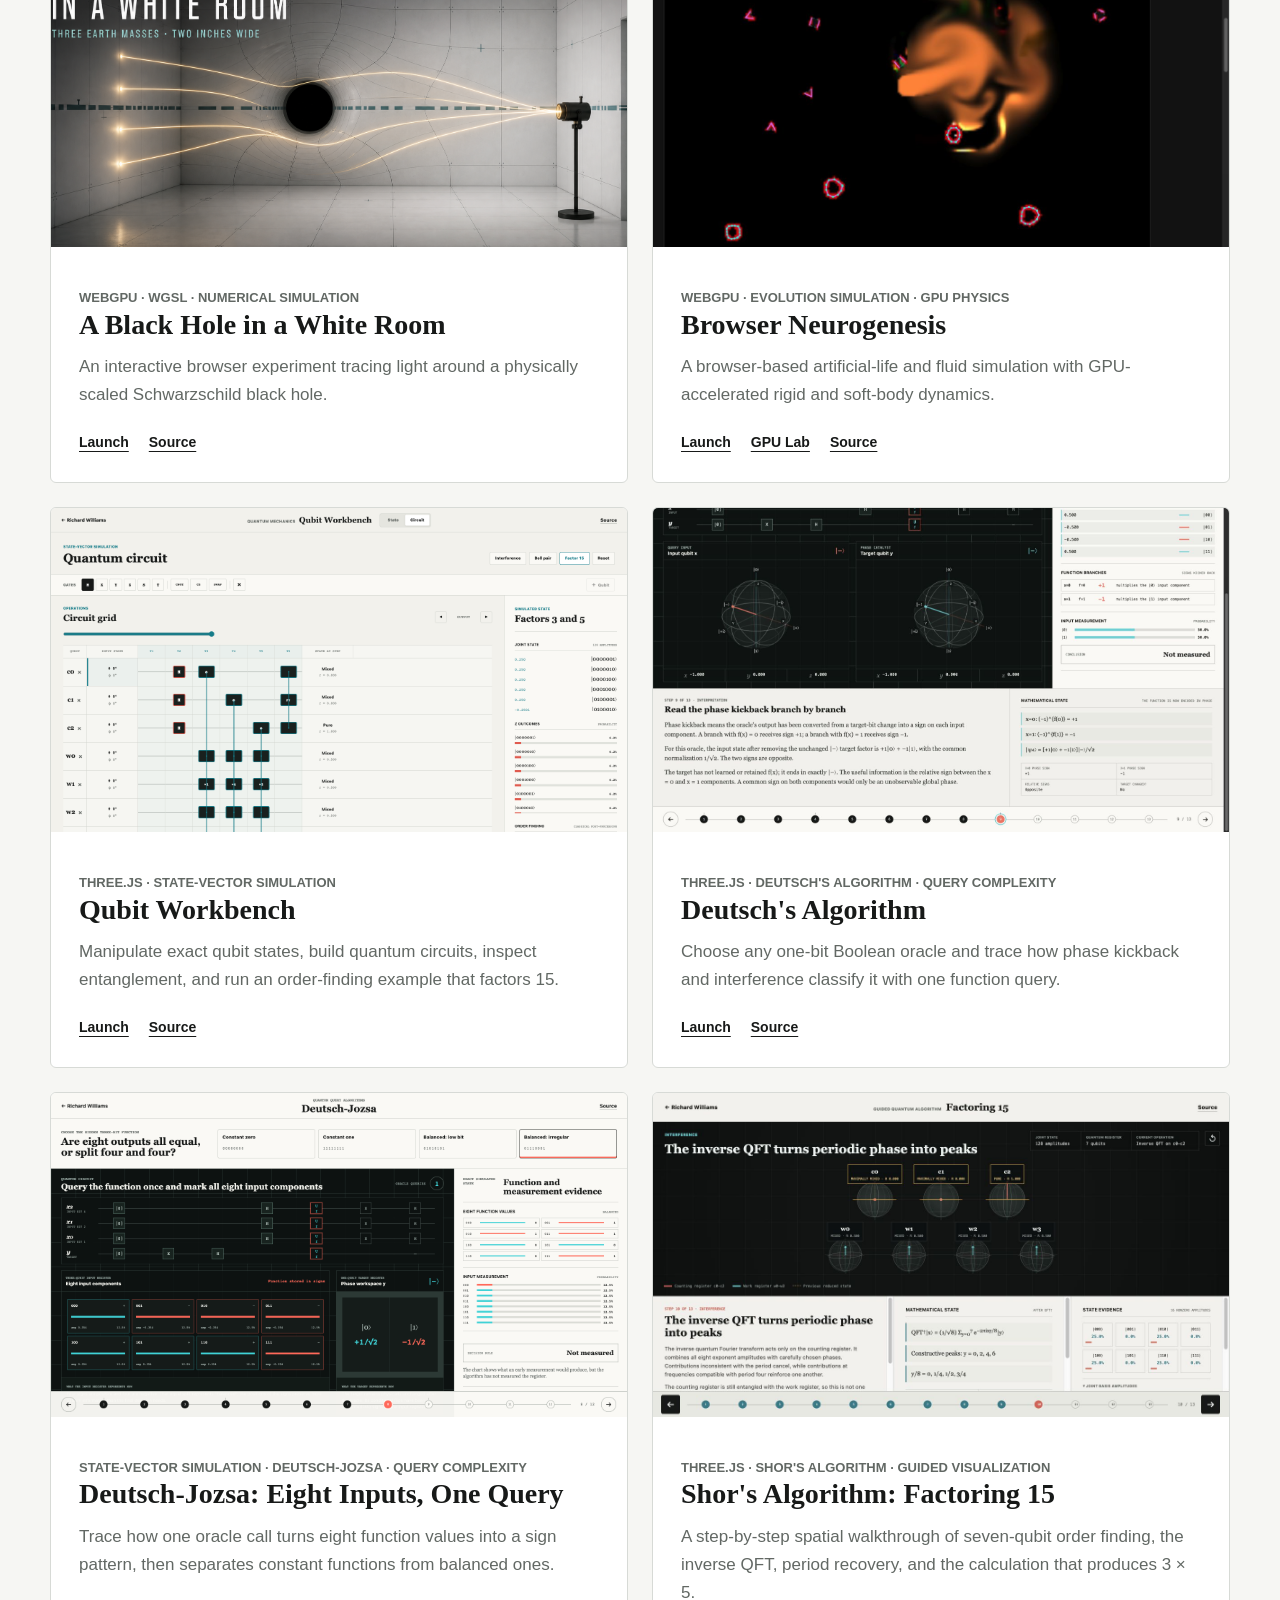
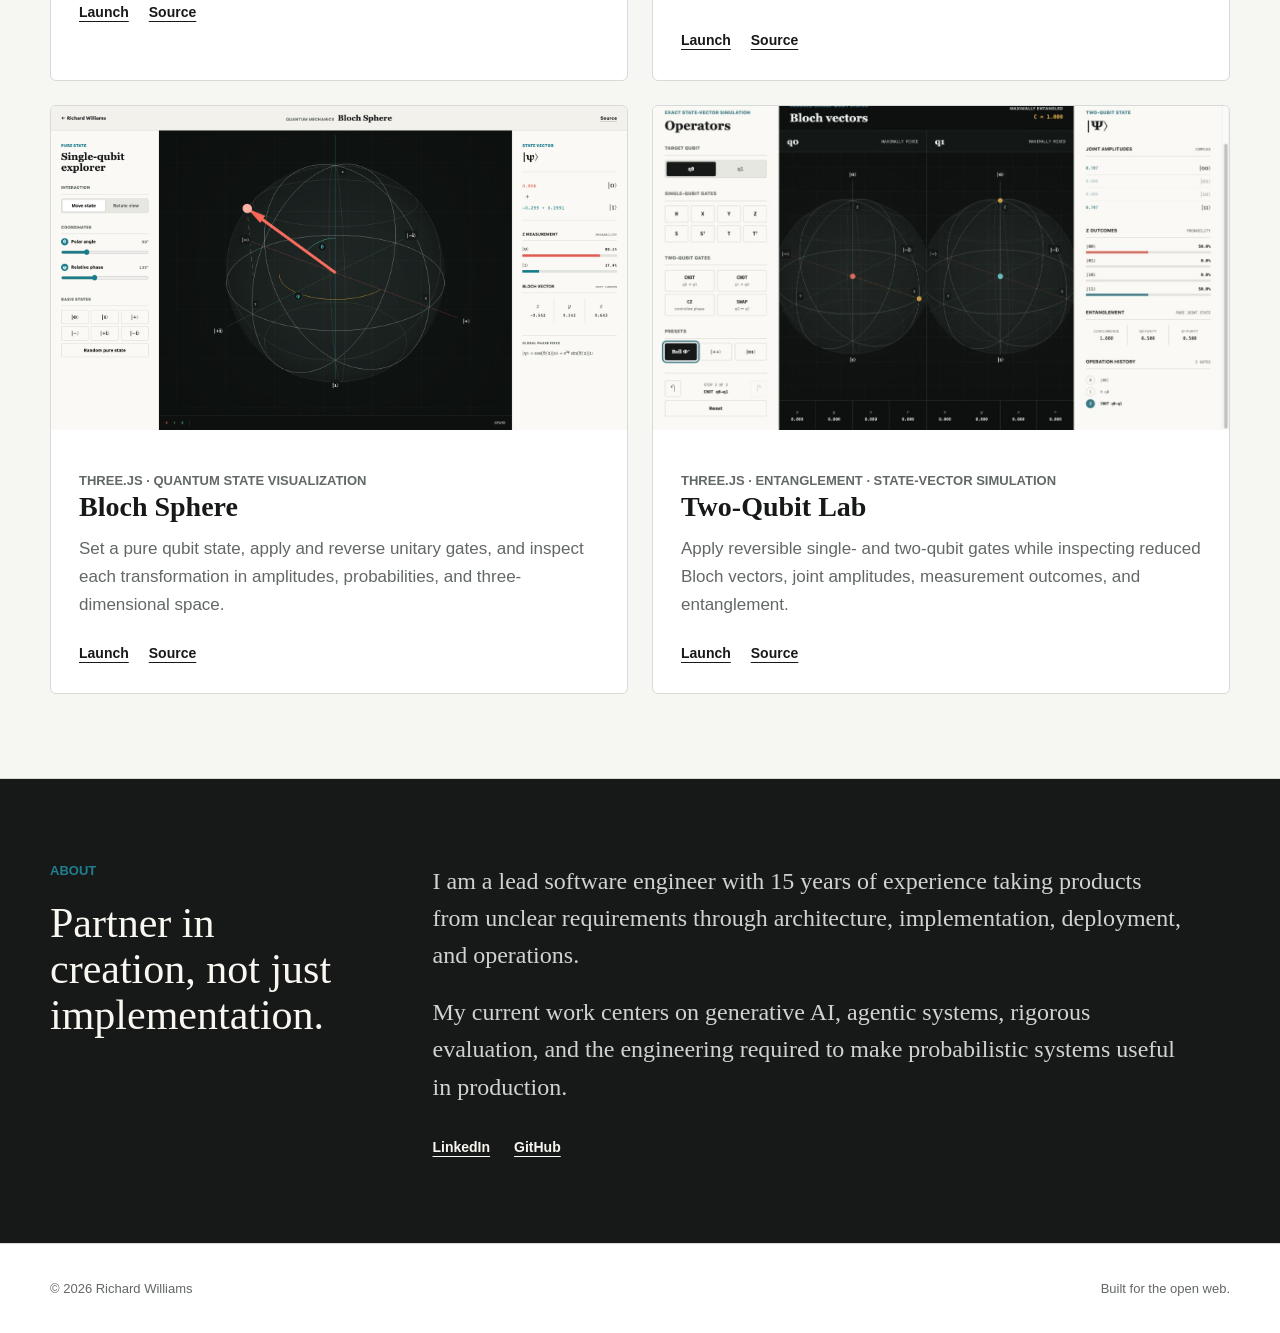
==== commit c31f4b57: "Feature alignment ratchet essay" ====
--- a/index.html
+++ b/index.html
@@ -54,10 +54,18 @@
       <div class="shell">
         <div class="section-heading">
           <h2>Writing</h2>
-          <a href="/writing/circls-orientation-clean-room/">Read the latest research note</a>
+          <a href="/writing/alignment-ratchet/">Read the latest essay</a>
         </div>
 
         <div class="writing-list">
+          <a class="writing-row" href="/writing/alignment-ratchet/">
+            <div>
+              <p class="story-meta">AI alignment &middot; Multipolar governance &middot; 12 minute read</p>
+              <h3>The Alignment Ratchet</h3>
+            </div>
+            <p>Build an AI society before superintelligence: keep collective intelligence ahead of every individual system and raise the frontier only in governable increments.</p>
+            <span aria-hidden="true">&rarr;</span>
+          </a>
           <a class="writing-row" href="/writing/circls-orientation-clean-room/">
             <div>
               <p class="story-meta">Quantum compilation &middot; Complete benchmark census &middot; 18 minute read</p>
